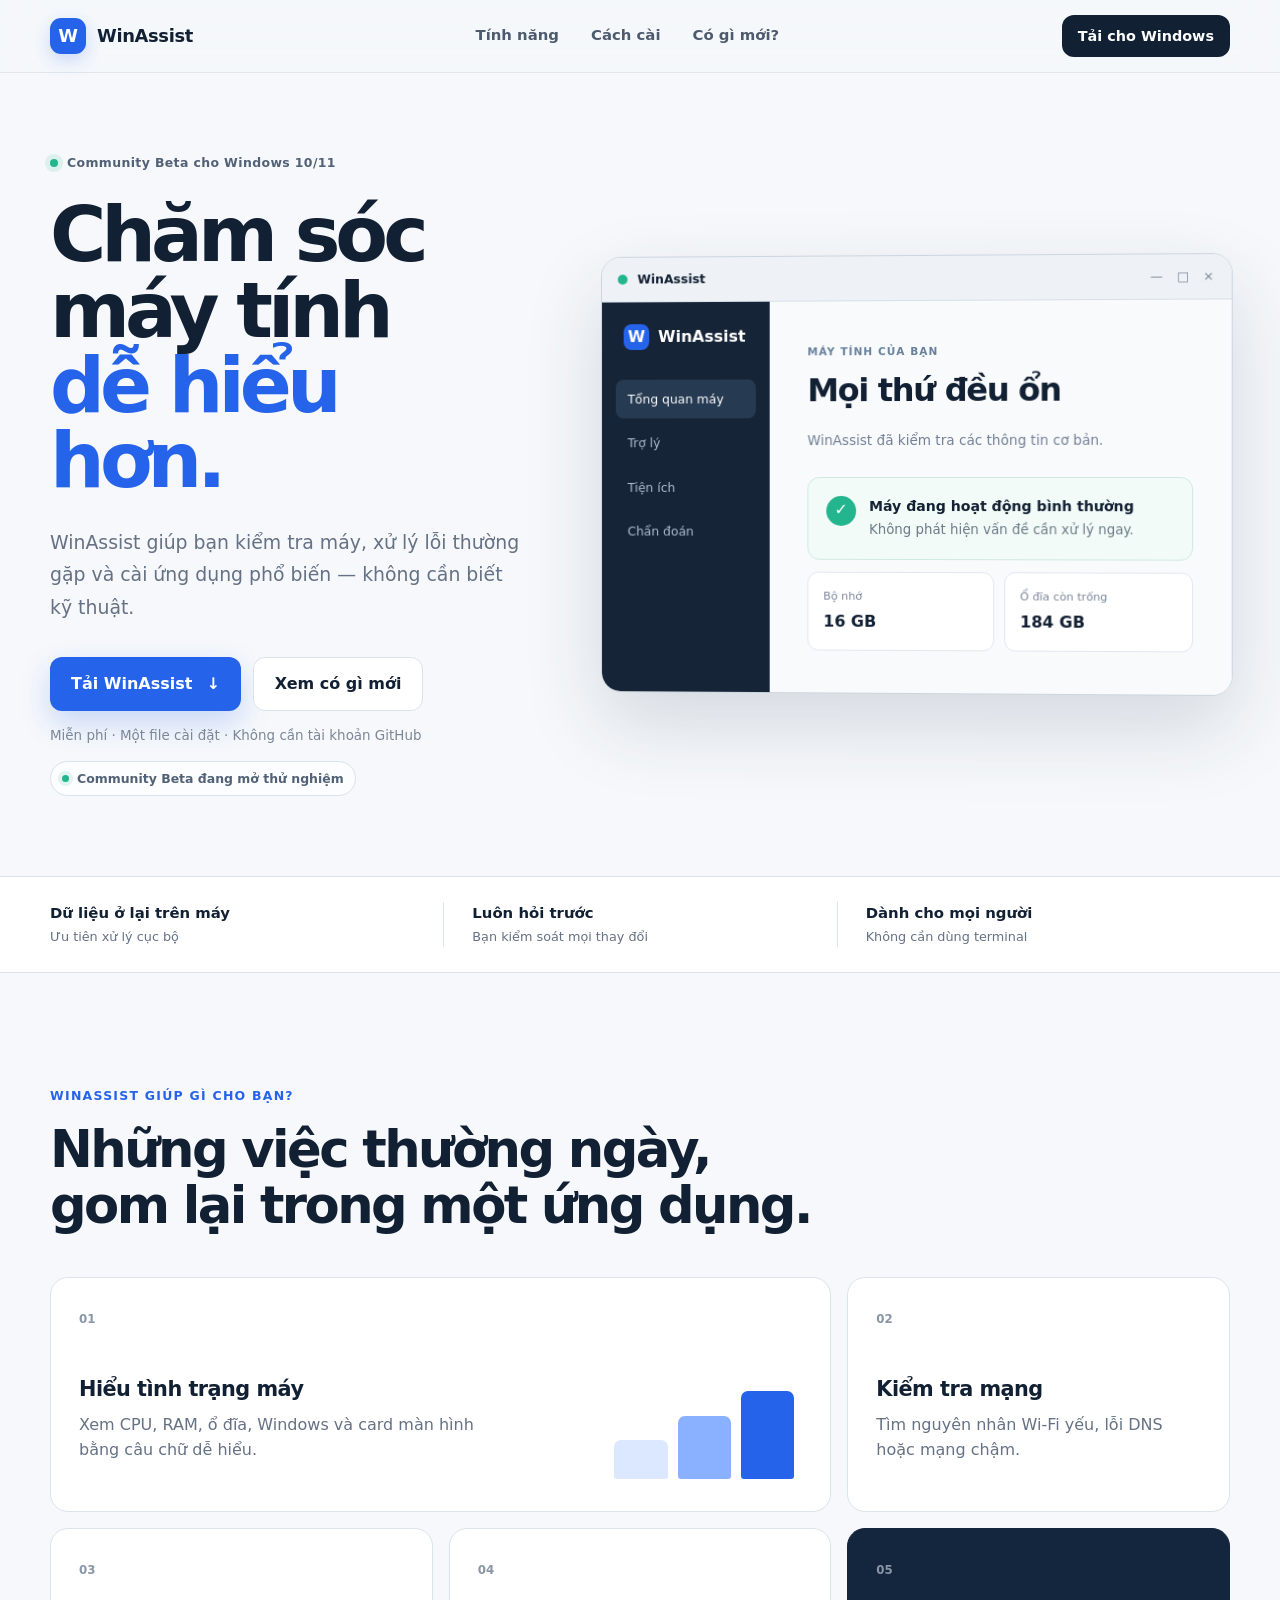
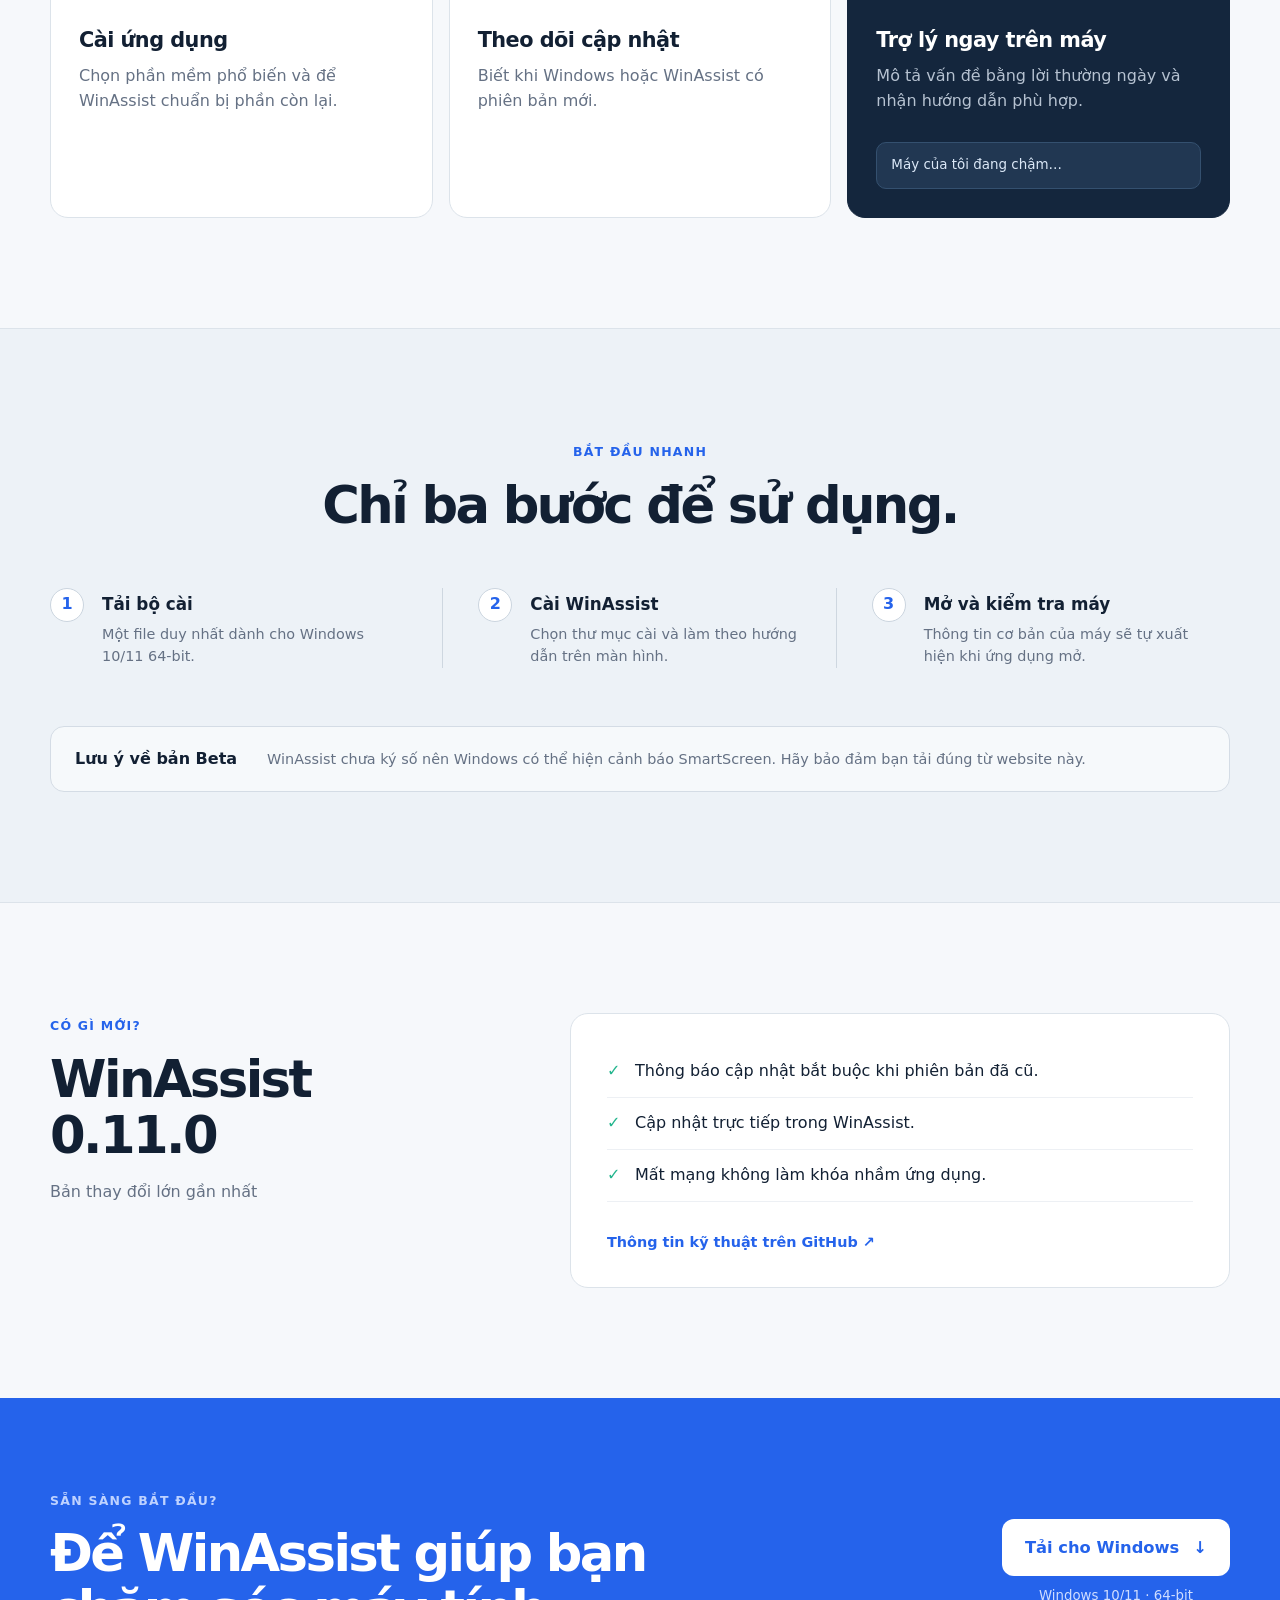
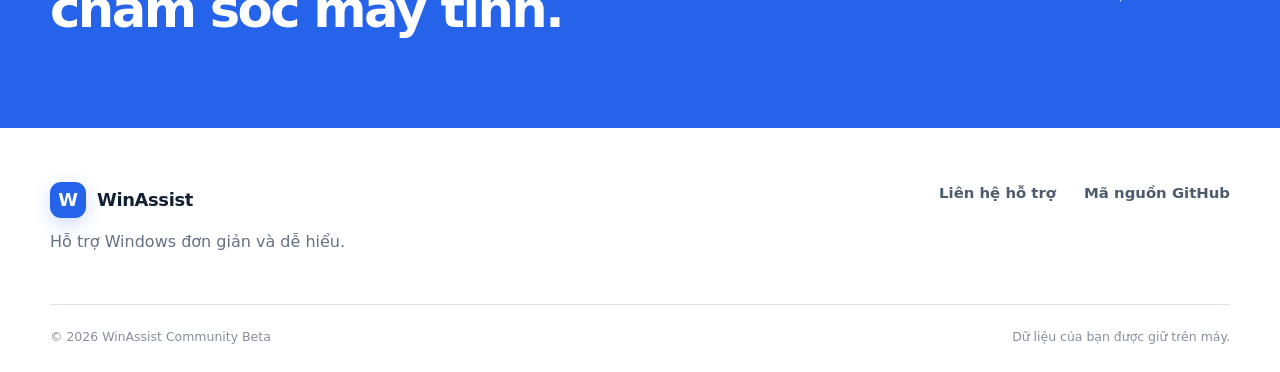
==== public/index.html @ df80762d "feat: require supported WinAssist version" ====
<!doctype html>
<html lang="vi">
<head>
  <meta charset="utf-8">
  <meta name="viewport" content="width=device-width, initial-scale=1">
  <meta name="description" content="WinAssist giúp kiểm tra, chăm sóc và cài ứng dụng cho máy tính Windows theo cách đơn giản, an toàn.">
  <meta name="theme-color" content="#f6f8fb">
  <title>WinAssist — Hỗ trợ Windows đơn giản hơn</title>
  <link rel="stylesheet" href="styles.css?v=0.11.0">
  <script src="app.js?v=20260806-policy" defer></script>
</head>
<body>
  <header class="site-header">
    <div class="shell nav-wrap">
      <a class="brand" href="#top" aria-label="WinAssist - Trang chủ">
        <span class="brand-mark" aria-hidden="true">W</span>
        <span>WinAssist</span>
      </a>
      <nav aria-label="Điều hướng chính">
        <a href="#features">Tính năng</a>
        <a href="#how-it-works">Cách cài</a>
        <a href="#whats-new">Có gì mới?</a>
      </nav>
      <a class="button button-small" href="#download-section">Tải cho Windows</a>
    </div>
  </header>

  <main id="top">
    <section class="hero shell">
      <div class="hero-copy">
        <div class="eyebrow"><span class="status-dot"></span> Community Beta cho Windows 10/11</div>
        <h1>Chăm sóc máy tính<br><span>dễ hiểu hơn.</span></h1>
        <p class="hero-lead">WinAssist giúp bạn kiểm tra máy, xử lý lỗi thường gặp và cài ứng dụng phổ biến — không cần biết kỹ thuật.</p>
        <div class="hero-actions">
          <a id="download" class="button button-primary" href="https://github.com/QuanMinhNguyen199/Windows-AI-Support-Agent/releases/latest/download/WinAssist-Setup.exe">
            <span>Tải WinAssist</span><span aria-hidden="true">↓</span>
          </a>
          <a class="button button-quiet" href="#whats-new">Xem có gì mới</a>
        </div>
        <p class="download-note">Miễn phí · Một file cài đặt · Không cần tài khoản GitHub</p>
        <p id="download-count" class="download-count" aria-live="polite"><span class="count-dot"></span> Community Beta đang mở thử nghiệm</p>
      </div>

      <div class="product-preview" aria-label="Xem trước giao diện WinAssist">
        <div class="window-bar"><span></span><strong>WinAssist</strong><div class="window-actions">—　□　×</div></div>
        <div class="window-body">
          <aside class="preview-nav">
            <div class="preview-brand"><span>W</span> WinAssist</div>
            <div class="preview-item active">Tổng quan máy</div>
            <div class="preview-item">Trợ lý</div>
            <div class="preview-item">Tiện ích</div>
            <div class="preview-item">Chẩn đoán</div>
          </aside>
          <div class="preview-main">
            <div class="preview-kicker">MÁY TÍNH CỦA BẠN</div>
            <h2>Mọi thứ đều ổn</h2>
            <p>WinAssist đã kiểm tra các thông tin cơ bản.</p>
            <div class="health-card"><span class="health-check">✓</span><div><strong>Máy đang hoạt động bình thường</strong><small>Không phát hiện vấn đề cần xử lý ngay.</small></div></div>
            <div class="mini-grid"><div><small>Bộ nhớ</small><strong>16 GB</strong></div><div><small>Ổ đĩa còn trống</small><strong>184 GB</strong></div></div>
          </div>
        </div>
      </div>
    </section>

    <section class="trust-strip">
      <div class="shell trust-grid">
        <div><strong>Dữ liệu ở lại trên máy</strong><span>Ưu tiên xử lý cục bộ</span></div>
        <div><strong>Luôn hỏi trước</strong><span>Bạn kiểm soát mọi thay đổi</span></div>
        <div><strong>Dành cho mọi người</strong><span>Không cần dùng terminal</span></div>
      </div>
    </section>

    <section id="features" class="section shell">
      <div class="section-heading"><span>WINASSIST GIÚP GÌ CHO BẠN?</span><h2>Những việc thường ngày,<br>gom lại trong một ứng dụng.</h2></div>
      <div class="feature-grid">
        <article class="feature feature-large"><span class="feature-number">01</span><h3>Hiểu tình trạng máy</h3><p>Xem CPU, RAM, ổ đĩa, Windows và card màn hình bằng câu chữ dễ hiểu.</p><div class="feature-visual bars"><i></i><i></i><i></i></div></article>
        <article class="feature"><span class="feature-number">02</span><h3>Kiểm tra mạng</h3><p>Tìm nguyên nhân Wi-Fi yếu, lỗi DNS hoặc mạng chậm.</p></article>
        <article class="feature"><span class="feature-number">03</span><h3>Cài ứng dụng</h3><p>Chọn phần mềm phổ biến và để WinAssist chuẩn bị phần còn lại.</p></article>
        <article class="feature"><span class="feature-number">04</span><h3>Theo dõi cập nhật</h3><p>Biết khi Windows hoặc WinAssist có phiên bản mới.</p></article>
        <article class="feature feature-dark"><span class="feature-number">05</span><h3>Trợ lý ngay trên máy</h3><p>Mô tả vấn đề bằng lời thường ngày và nhận hướng dẫn phù hợp.</p><span class="chat-line">Máy của tôi đang chậm…</span></article>
      </div>
    </section>

    <section id="how-it-works" class="section soft-section">
      <div class="shell">
        <div class="section-heading centered"><span>BẮT ĐẦU NHANH</span><h2>Chỉ ba bước để sử dụng.</h2></div>
        <ol class="steps">
          <li><span>1</span><div><h3>Tải bộ cài</h3><p>Một file duy nhất dành cho Windows 10/11 64-bit.</p></div></li>
          <li><span>2</span><div><h3>Cài WinAssist</h3><p>Chọn thư mục cài và làm theo hướng dẫn trên màn hình.</p></div></li>
          <li><span>3</span><div><h3>Mở và kiểm tra máy</h3><p>Thông tin cơ bản của máy sẽ tự xuất hiện khi ứng dụng mở.</p></div></li>
        </ol>
        <div class="beta-note"><strong>Lưu ý về bản Beta</strong><p>WinAssist chưa ký số nên Windows có thể hiện cảnh báo SmartScreen. Hãy bảo đảm bạn tải đúng từ website này.</p></div>
      </div>
    </section>

    <section id="whats-new" class="section shell release-section">
      <div class="release-copy">
        <span class="section-label">CÓ GÌ MỚI?</span>
        <h2 id="release-title">WinAssist 0.11.0</h2>
        <p id="release-date" class="release-date">Bản thay đổi lớn gần nhất</p>
      </div>
      <div class="release-card">
        <ul>
          <li>Thông báo cập nhật bắt buộc khi phiên bản đã cũ.</li>
          <li>Cập nhật trực tiếp trong WinAssist.</li>
          <li>Mất mạng không làm khóa nhầm ứng dụng.</li>
        </ul>
        <a class="text-link" href="https://github.com/QuanMinhNguyen199/Windows-AI-Support-Agent/releases/latest">Thông tin kỹ thuật trên GitHub <span>↗</span></a>
      </div>
    </section>

    <section id="download-section" class="download-section">
      <div class="shell download-inner">
        <div><span class="section-label">SẴN SÀNG BẮT ĐẦU?</span><h2>Để WinAssist giúp bạn<br>chăm sóc máy tính.</h2></div>
        <div class="download-action"><a class="button button-light" href="https://github.com/QuanMinhNguyen199/Windows-AI-Support-Agent/releases/latest/download/WinAssist-Setup.exe">Tải cho Windows <span>↓</span></a><small>Windows 10/11 · 64-bit</small></div>
      </div>
    </section>
  </main>

  <footer>
    <div class="shell footer-grid">
      <div><a class="brand footer-brand" href="#top"><span class="brand-mark">W</span><span>WinAssist</span></a><p>Hỗ trợ Windows đơn giản và dễ hiểu.</p></div>
      <div class="footer-links"><a href="mailto:minhquanpro65@gmail.com">Liên hệ hỗ trợ</a><a href="https://github.com/QuanMinhNguyen199/Windows-AI-Support-Agent">Mã nguồn GitHub</a></div>
    </div>
    <div class="shell footer-bottom"><span>© 2026 WinAssist Community Beta</span><span>Dữ liệu của bạn được giữ trên máy.</span></div>
  </footer>
</body>
</html>
---- public/styles.css ----
:root{--ink:#122033;--muted:#657184;--line:#dce3ea;--paper:#f6f8fb;--white:#fff;--blue:#2563eb;--blue-dark:#174bb8;--navy:#14263d;--mint:#23b58d;font-family:"Segoe UI Variable","Segoe UI",system-ui,sans-serif;color:var(--ink);background:var(--paper);font-synthesis:none}*{box-sizing:border-box}html{scroll-behavior:smooth}body{margin:0;background:var(--paper);line-height:1.55}a{color:inherit}.shell{width:min(1180px,calc(100% - 48px));margin-inline:auto}.site-header{position:sticky;top:0;z-index:20;background:rgba(246,248,251,.9);border-bottom:1px solid rgba(220,227,234,.8);backdrop-filter:blur(16px)}.nav-wrap{height:72px;display:flex;align-items:center;justify-content:space-between}.brand{display:inline-flex;align-items:center;gap:11px;text-decoration:none;font-size:1.12rem;font-weight:760;letter-spacing:-.02em}.brand-mark{display:grid;place-items:center;width:36px;height:36px;border-radius:11px;background:var(--blue);color:#fff;font-weight:850;box-shadow:0 6px 18px rgba(37,99,235,.22)}nav{display:flex;gap:32px}nav a,.footer-links a{text-decoration:none;color:#4d5b6e;font-size:.93rem;font-weight:600}nav a:hover,.footer-links a:hover{color:var(--blue)}.button{display:inline-flex;align-items:center;justify-content:center;gap:14px;border:0;border-radius:12px;padding:14px 21px;text-decoration:none;font-weight:720;transition:transform .18s ease,box-shadow .18s ease,background .18s ease}.button:hover{transform:translateY(-2px)}.button-small{padding:10px 16px;background:var(--ink);color:#fff;font-size:.9rem}.hero{display:grid;grid-template-columns:.86fr 1.14fr;align-items:center;gap:72px;min-height:700px;padding-block:80px}.eyebrow,.section-heading>span,.section-label{font-size:.78rem;font-weight:780;letter-spacing:.1em;color:var(--blue)}.eyebrow{display:flex;align-items:center;gap:9px;letter-spacing:.03em;color:#526176}.status-dot{width:8px;height:8px;border-radius:50%;background:var(--mint);box-shadow:0 0 0 5px rgba(35,181,141,.12)}h1{font-size:clamp(3.2rem,6vw,5.4rem);line-height:.98;letter-spacing:-.065em;margin:25px 0 28px}h1 span{color:var(--blue)}.hero-lead{max-width:570px;font-size:1.18rem;color:var(--muted);line-height:1.7}.hero-actions{display:flex;gap:12px;flex-wrap:wrap;margin-top:34px}.button-primary{background:var(--blue);color:#fff;box-shadow:0 12px 30px rgba(37,99,235,.22)}.button-primary:hover{background:var(--blue-dark)}.button-quiet{background:var(--white);border:1px solid var(--line)}.download-note{font-size:.84rem;color:#7b8797;margin-top:15px}.product-preview{border:1px solid #cbd5df;border-radius:20px;background:#fff;box-shadow:0 32px 80px rgba(35,55,80,.16);overflow:hidden;transform:perspective(1200px) rotateY(-2deg)}.window-bar{height:45px;display:flex;align-items:center;padding:0 16px;background:#eef2f6;border-bottom:1px solid #d7dfe8;font-size:.78rem}.window-bar>span{width:10px;height:10px;border-radius:50%;background:#23b58d;margin-right:10px}.window-bar strong{font-weight:650}.window-actions{margin-left:auto;color:#778398;letter-spacing:.08em}.window-body{display:grid;grid-template-columns:170px 1fr;min-height:380px;background:#f9fafc}.preview-nav{padding:22px 14px;background:#162437;color:#aebdd0}.preview-brand{display:flex;align-items:center;gap:9px;color:#fff;font-weight:730;margin:0 8px 30px}.preview-brand span{display:grid;place-items:center;width:26px;height:26px;border-radius:8px;background:var(--blue)}.preview-item{padding:10px 12px;margin:5px 0;border-radius:8px;font-size:.78rem}.preview-item.active{background:#263a52;color:#fff}.preview-main{padding:42px 38px}.preview-kicker{font-size:.66rem;color:#67809c;font-weight:800;letter-spacing:.1em}.preview-main h2{font-size:2rem;letter-spacing:-.04em;margin:7px 0 4px}.preview-main>p{color:#718096;font-size:.85rem}.health-card{display:flex;gap:13px;padding:18px;margin-top:26px;border:1px solid #cfe9df;border-radius:12px;background:#f3fbf8}.health-check{display:grid;place-items:center;width:30px;height:30px;flex:0 0 auto;border-radius:50%;background:var(--mint);color:#fff;font-weight:800}.health-card strong,.health-card small{display:block}.health-card strong{font-size:.88rem}.health-card small{color:#6a7a87;margin-top:3px}.mini-grid{display:grid;grid-template-columns:1fr 1fr;gap:10px;margin-top:12px}.mini-grid div{padding:15px;border:1px solid #e2e7ed;border-radius:11px;background:#fff}.mini-grid small,.mini-grid strong{display:block}.mini-grid small{font-size:.7rem;color:#788598}.mini-grid strong{margin-top:5px}.trust-strip{background:#fff;border-block:1px solid var(--line)}.trust-grid{display:grid;grid-template-columns:repeat(3,1fr);padding-block:25px}.trust-grid div{padding-left:28px;border-left:1px solid var(--line)}.trust-grid div:first-child{padding-left:0;border:0}.trust-grid strong,.trust-grid span{display:block}.trust-grid strong{font-size:.93rem}.trust-grid span{font-size:.8rem;color:var(--muted);margin-top:2px}.section{padding-block:110px}.section-heading h2,.release-copy h2,.download-inner h2{font-size:clamp(2.2rem,4vw,3.7rem);line-height:1.1;letter-spacing:-.05em;margin:13px 0 44px}.feature-grid{display:grid;grid-template-columns:repeat(3,1fr);gap:16px}.feature{min-height:235px;padding:28px;border:1px solid var(--line);border-radius:18px;background:#fff;position:relative;overflow:hidden}.feature-large{grid-column:span 2}.feature-number{font-size:.74rem;color:#8a96a6;font-weight:750}.feature h3{font-size:1.3rem;margin:42px 0 8px;letter-spacing:-.025em}.feature p{color:var(--muted);max-width:440px;margin:0}.feature-dark{background:var(--navy);color:#fff;border-color:var(--navy)}.feature-dark p{color:#b6c2d1}.bars{position:absolute;right:36px;bottom:32px;width:180px;display:flex;align-items:end;gap:10px;height:88px}.bars i{display:block;flex:1;border-radius:7px 7px 3px 3px;background:#dbe8ff}.bars i:nth-child(1){height:45%}.bars i:nth-child(2){height:72%;background:#8ab1ff}.bars i:nth-child(3){height:100%;background:var(--blue)}.chat-line{display:block;margin-top:28px;padding:12px 14px;background:#213752;border:1px solid #34506f;border-radius:10px;color:#dbe8f7;font-size:.84rem}.soft-section{background:#edf2f7;border-block:1px solid var(--line)}.centered{text-align:center}.centered h2{margin-bottom:55px}.steps{display:grid;grid-template-columns:repeat(3,1fr);padding:0;margin:0;list-style:none}.steps li{display:flex;gap:18px;padding:0 35px;border-right:1px solid #ced7e0}.steps li:first-child{padding-left:0}.steps li:last-child{border:0}.steps li>span{display:grid;place-items:center;width:34px;height:34px;flex:0 0 auto;border-radius:50%;background:#fff;border:1px solid #cbd5df;color:var(--blue);font-weight:800}.steps h3{margin:3px 0 6px;font-size:1.05rem}.steps p{color:var(--muted);margin:0;font-size:.9rem}.beta-note{display:flex;gap:30px;align-items:center;margin-top:58px;padding:20px 24px;border:1px solid #d4dce5;border-radius:14px;background:rgba(255,255,255,.55)}.beta-note strong{white-space:nowrap}.beta-note p{margin:0;color:var(--muted);font-size:.9rem}.release-section{display:grid;grid-template-columns:.8fr 1.2fr;gap:80px;align-items:start}.release-copy h2{margin-bottom:12px}.release-date{color:var(--muted)}.release-card{padding:32px 36px;border:1px solid var(--line);border-radius:18px;background:#fff}.release-card ul{list-style:none;padding:0;margin:0 0 28px}.release-card li{position:relative;padding:13px 0 13px 28px;border-bottom:1px solid #edf0f4}.release-card li:before{content:"✓";position:absolute;left:0;color:var(--mint);font-weight:800}.text-link{color:var(--blue);font-weight:700;text-decoration:none;font-size:.9rem}.download-section{background:var(--blue);color:#fff}.download-inner{min-height:330px;display:flex;justify-content:space-between;align-items:center}.download-inner .section-label{color:#bed2ff}.download-inner h2{margin:12px 0 0}.download-action{display:flex;flex-direction:column;align-items:center;gap:10px}.button-light{background:#fff;color:var(--blue);font-size:1.02rem;padding:16px 23px}.download-action small{color:#cfddff}footer{padding:54px 0 25px;background:#fff}.footer-grid{display:flex;justify-content:space-between}.footer-brand{margin-bottom:12px}.footer-grid p{color:var(--muted);margin:0}.footer-links{display:flex;gap:28px;align-items:start}.footer-bottom{display:flex;justify-content:space-between;margin-top:50px;padding-top:22px;border-top:1px solid var(--line);font-size:.78rem;color:#8490a0}@media(max-width:900px){nav{display:none}.hero{grid-template-columns:1fr;min-height:auto;gap:55px}.hero-copy{text-align:center}.eyebrow,.hero-actions{justify-content:center}.hero-lead{margin-inline:auto}.product-preview{transform:none}.feature-grid{grid-template-columns:1fr 1fr}.feature-large{grid-column:span 2}.release-section{grid-template-columns:1fr;gap:20px}.steps{grid-template-columns:1fr;gap:26px}.steps li,.steps li:first-child{padding:0;border:0}.download-inner{padding-block:65px;gap:35px}}@media(max-width:620px){.shell{width:min(100% - 28px,1180px)}.nav-wrap{height:64px}.nav-wrap>.button{display:none}.hero{padding-block:55px}.hero h1{font-size:3.35rem}.window-body{grid-template-columns:1fr}.preview-nav{display:none}.preview-main{padding:30px 22px}.trust-grid{grid-template-columns:1fr;gap:18px}.trust-grid div,.trust-grid div:first-child{padding:0;border:0}.section{padding-block:78px}.section-heading h2{font-size:2.35rem}.feature-grid{grid-template-columns:1fr}.feature-large{grid-column:auto}.bars{opacity:.55}.beta-note{align-items:flex-start;flex-direction:column;gap:7px}.release-card{padding:24px}.download-inner{display:block;text-align:center}.download-action{margin-top:30px}.footer-grid,.footer-bottom{flex-direction:column;gap:24px}.footer-links{flex-direction:column;gap:10px}.product-preview{border-radius:14px}}
@media(prefers-reduced-motion:reduce){html{scroll-behavior:auto}.button{transition:none}}
.download-count{display:flex;align-items:center;gap:8px;width:max-content;margin:12px 0 0;padding:7px 11px;border:1px solid #d8e2ee;border-radius:999px;background:rgba(255,255,255,.72);color:#526176;font-size:.78rem;font-weight:650}.count-dot{width:7px;height:7px;border-radius:50%;background:var(--mint);box-shadow:0 0 0 4px rgba(35,181,141,.12)}
@media(max-width:900px){.download-count{margin-inline:auto}}
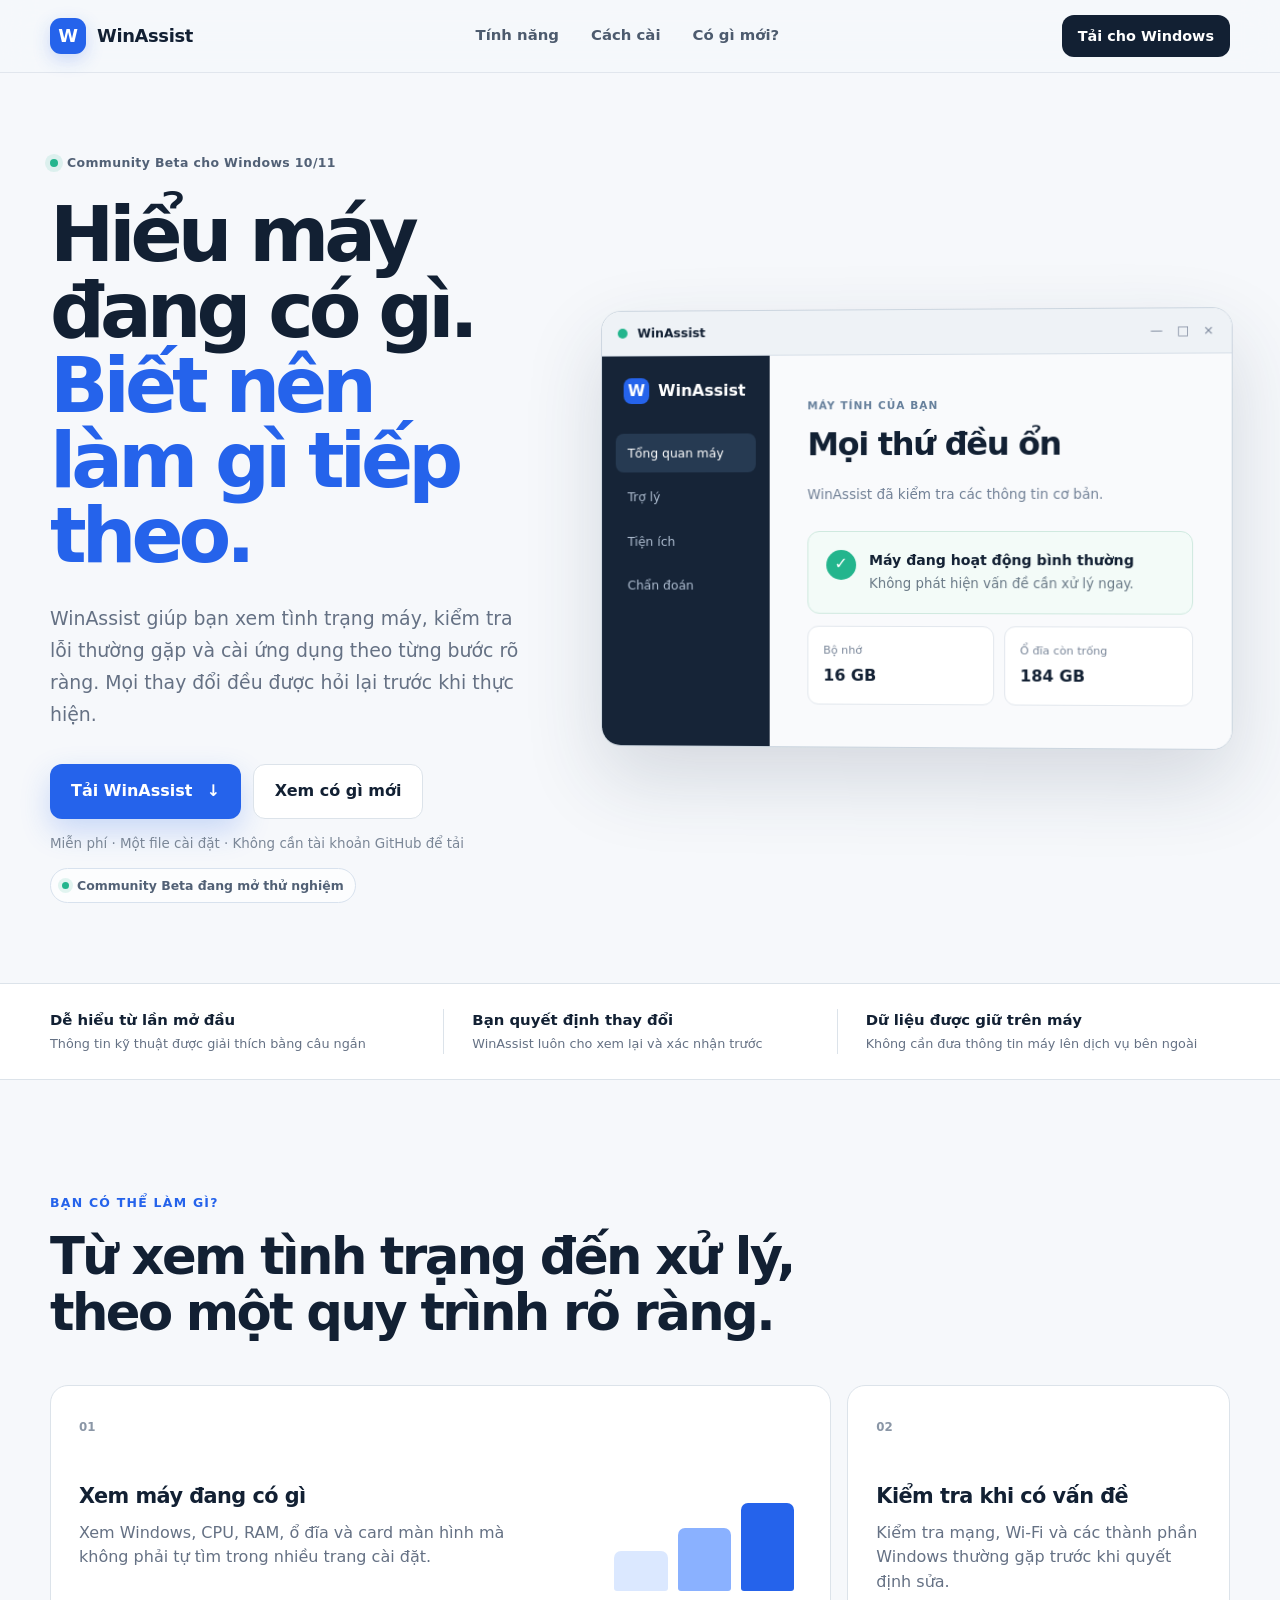
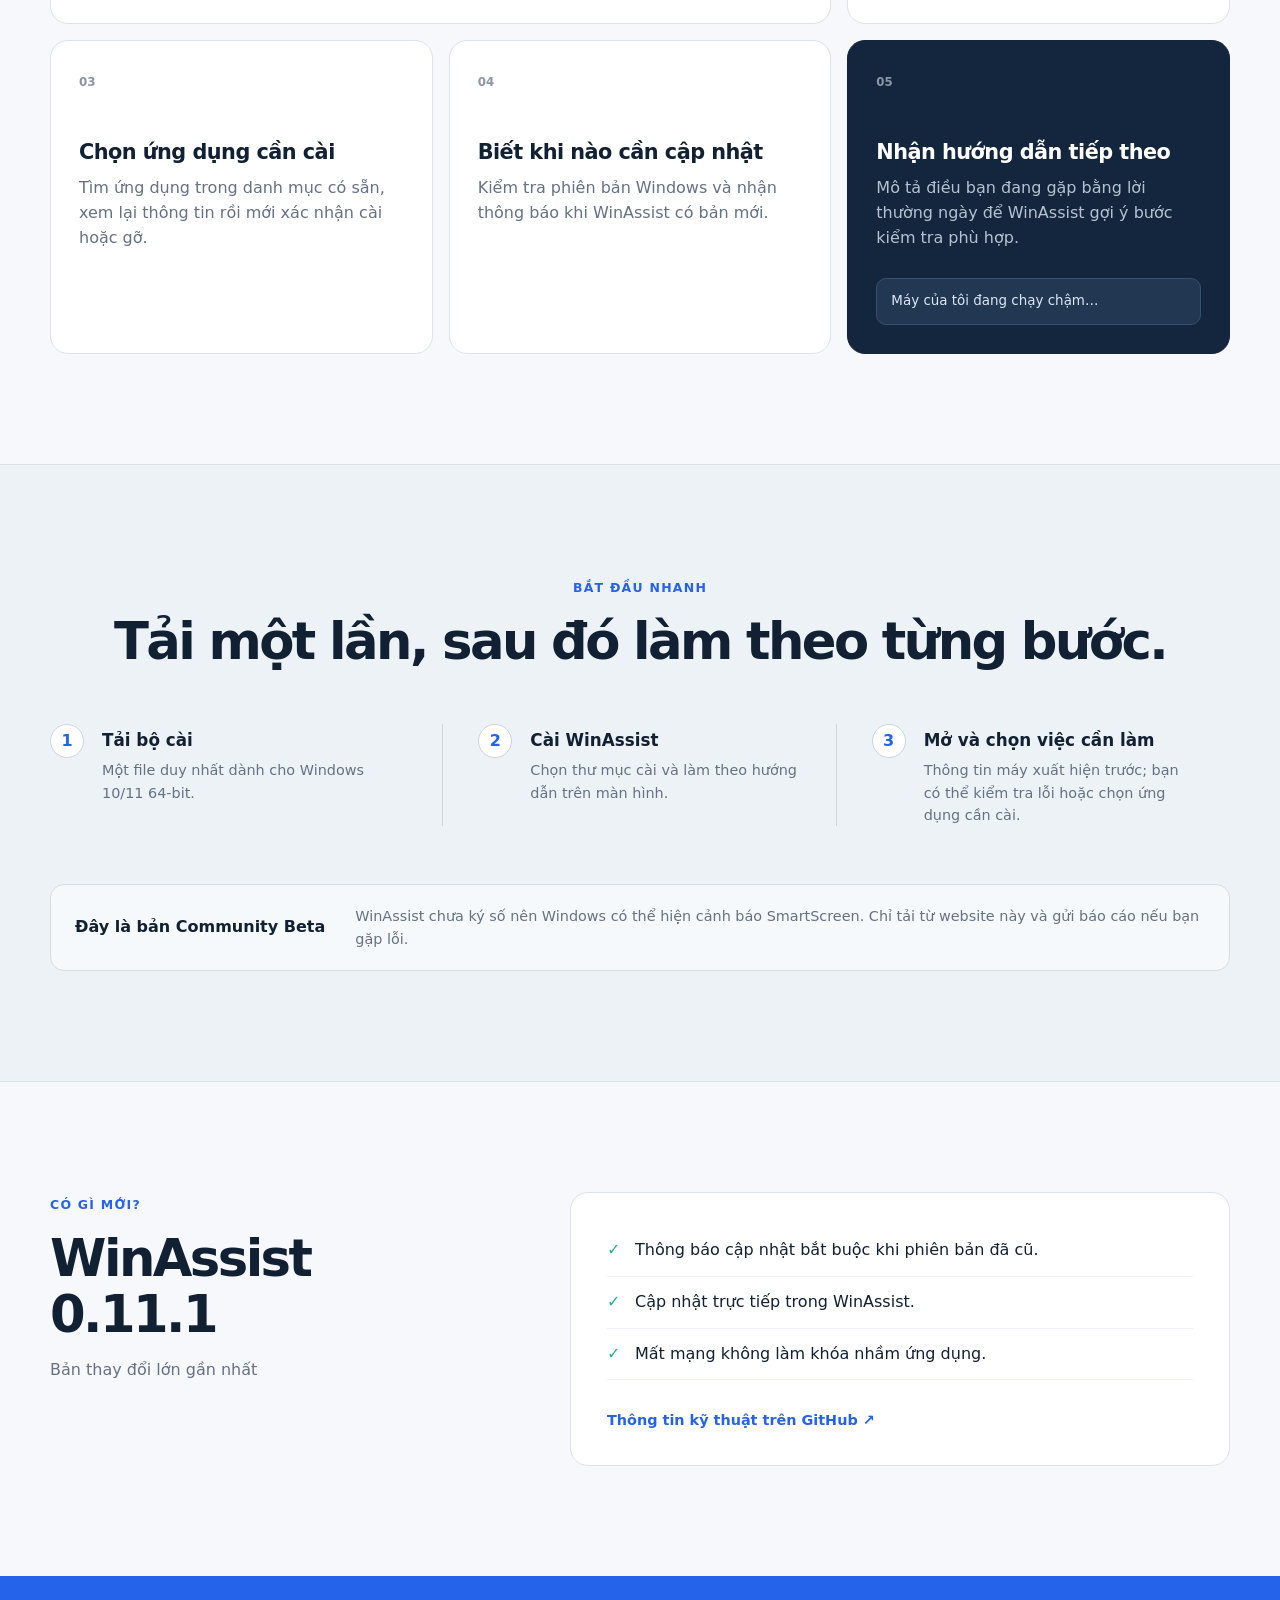
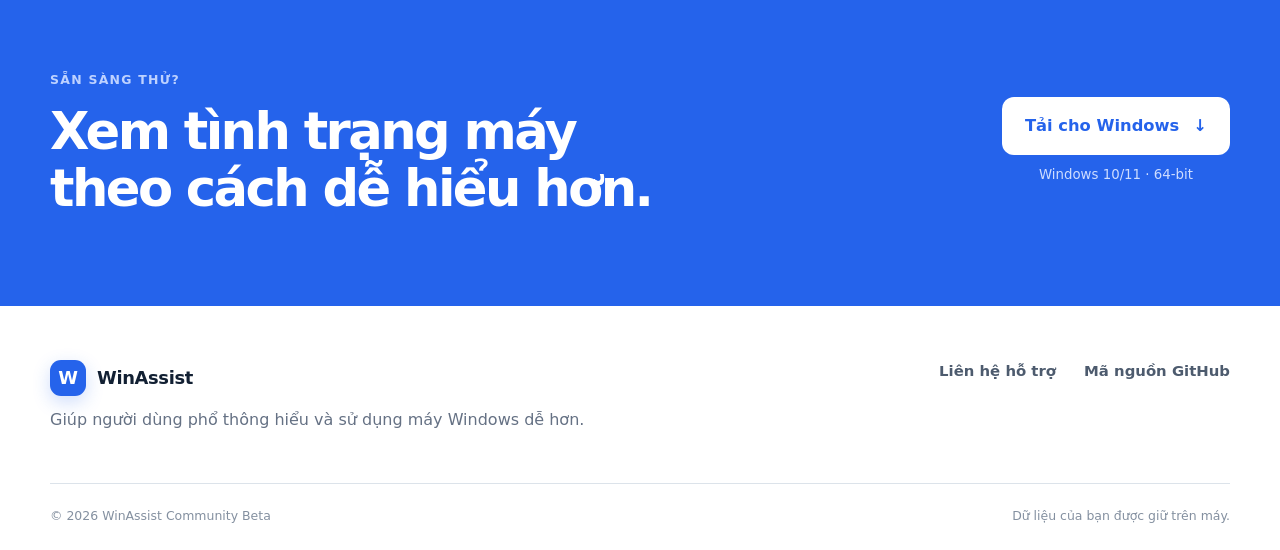
==== commit 911f7648: "release: WinAssist 0.11.1" ====
--- a/public/index.html
+++ b/public/index.html
@@ -3,10 +3,10 @@
 <head>
   <meta charset="utf-8">
   <meta name="viewport" content="width=device-width, initial-scale=1">
-  <meta name="description" content="WinAssist giúp kiểm tra, chăm sóc và cài ứng dụng cho máy tính Windows theo cách đơn giản, an toàn.">
+  <meta name="description" content="WinAssist giúp người dùng phổ thông xem tình trạng máy, kiểm tra lỗi thường gặp và cài ứng dụng Windows theo từng bước dễ hiểu.">
   <meta name="theme-color" content="#f6f8fb">
-  <title>WinAssist — Hỗ trợ Windows đơn giản hơn</title>
-  <link rel="stylesheet" href="styles.css?v=0.11.0">
+  <title>WinAssist — Hiểu và sử dụng máy Windows dễ hơn</title>
+  <link rel="stylesheet" href="styles.css?v=logical-copy">
   <script src="app.js?v=20260806-policy" defer></script>
 </head>
 <body>
@@ -29,15 +29,15 @@
     <section class="hero shell">
       <div class="hero-copy">
         <div class="eyebrow"><span class="status-dot"></span> Community Beta cho Windows 10/11</div>
-        <h1>Chăm sóc máy tính<br><span>dễ hiểu hơn.</span></h1>
-        <p class="hero-lead">WinAssist giúp bạn kiểm tra máy, xử lý lỗi thường gặp và cài ứng dụng phổ biến — không cần biết kỹ thuật.</p>
+        <h1>Hiểu máy đang có gì.<br><span>Biết nên làm gì tiếp theo.</span></h1>
+        <p class="hero-lead">WinAssist giúp bạn xem tình trạng máy, kiểm tra lỗi thường gặp và cài ứng dụng theo từng bước rõ ràng. Mọi thay đổi đều được hỏi lại trước khi thực hiện.</p>
         <div class="hero-actions">
           <a id="download" class="button button-primary" href="https://github.com/QuanMinhNguyen199/Windows-AI-Support-Agent/releases/latest/download/WinAssist-Setup.exe">
             <span>Tải WinAssist</span><span aria-hidden="true">↓</span>
           </a>
           <a class="button button-quiet" href="#whats-new">Xem có gì mới</a>
         </div>
-        <p class="download-note">Miễn phí · Một file cài đặt · Không cần tài khoản GitHub</p>
+        <p class="download-note">Miễn phí · Một file cài đặt · Không cần tài khoản GitHub để tải</p>
         <p id="download-count" class="download-count" aria-live="polite"><span class="count-dot"></span> Community Beta đang mở thử nghiệm</p>
       </div>
 
@@ -64,39 +64,39 @@
 
     <section class="trust-strip">
       <div class="shell trust-grid">
-        <div><strong>Dữ liệu ở lại trên máy</strong><span>Ưu tiên xử lý cục bộ</span></div>
-        <div><strong>Luôn hỏi trước</strong><span>Bạn kiểm soát mọi thay đổi</span></div>
-        <div><strong>Dành cho mọi người</strong><span>Không cần dùng terminal</span></div>
+        <div><strong>Dễ hiểu từ lần mở đầu</strong><span>Thông tin kỹ thuật được giải thích bằng câu ngắn</span></div>
+        <div><strong>Bạn quyết định thay đổi</strong><span>WinAssist luôn cho xem lại và xác nhận trước</span></div>
+        <div><strong>Dữ liệu được giữ trên máy</strong><span>Không cần đưa thông tin máy lên dịch vụ bên ngoài</span></div>
       </div>
     </section>
 
     <section id="features" class="section shell">
-      <div class="section-heading"><span>WINASSIST GIÚP GÌ CHO BẠN?</span><h2>Những việc thường ngày,<br>gom lại trong một ứng dụng.</h2></div>
+      <div class="section-heading"><span>BẠN CÓ THỂ LÀM GÌ?</span><h2>Từ xem tình trạng đến xử lý,<br>theo một quy trình rõ ràng.</h2></div>
       <div class="feature-grid">
-        <article class="feature feature-large"><span class="feature-number">01</span><h3>Hiểu tình trạng máy</h3><p>Xem CPU, RAM, ổ đĩa, Windows và card màn hình bằng câu chữ dễ hiểu.</p><div class="feature-visual bars"><i></i><i></i><i></i></div></article>
-        <article class="feature"><span class="feature-number">02</span><h3>Kiểm tra mạng</h3><p>Tìm nguyên nhân Wi-Fi yếu, lỗi DNS hoặc mạng chậm.</p></article>
-        <article class="feature"><span class="feature-number">03</span><h3>Cài ứng dụng</h3><p>Chọn phần mềm phổ biến và để WinAssist chuẩn bị phần còn lại.</p></article>
-        <article class="feature"><span class="feature-number">04</span><h3>Theo dõi cập nhật</h3><p>Biết khi Windows hoặc WinAssist có phiên bản mới.</p></article>
-        <article class="feature feature-dark"><span class="feature-number">05</span><h3>Trợ lý ngay trên máy</h3><p>Mô tả vấn đề bằng lời thường ngày và nhận hướng dẫn phù hợp.</p><span class="chat-line">Máy của tôi đang chậm…</span></article>
+        <article class="feature feature-large"><span class="feature-number">01</span><h3>Xem máy đang có gì</h3><p>Xem Windows, CPU, RAM, ổ đĩa và card màn hình mà không phải tự tìm trong nhiều trang cài đặt.</p><div class="feature-visual bars"><i></i><i></i><i></i></div></article>
+        <article class="feature"><span class="feature-number">02</span><h3>Kiểm tra khi có vấn đề</h3><p>Kiểm tra mạng, Wi-Fi và các thành phần Windows thường gặp trước khi quyết định sửa.</p></article>
+        <article class="feature"><span class="feature-number">03</span><h3>Chọn ứng dụng cần cài</h3><p>Tìm ứng dụng trong danh mục có sẵn, xem lại thông tin rồi mới xác nhận cài hoặc gỡ.</p></article>
+        <article class="feature"><span class="feature-number">04</span><h3>Biết khi nào cần cập nhật</h3><p>Kiểm tra phiên bản Windows và nhận thông báo khi WinAssist có bản mới.</p></article>
+        <article class="feature feature-dark"><span class="feature-number">05</span><h3>Nhận hướng dẫn tiếp theo</h3><p>Mô tả điều bạn đang gặp bằng lời thường ngày để WinAssist gợi ý bước kiểm tra phù hợp.</p><span class="chat-line">Máy của tôi đang chạy chậm…</span></article>
       </div>
     </section>
 
     <section id="how-it-works" class="section soft-section">
       <div class="shell">
-        <div class="section-heading centered"><span>BẮT ĐẦU NHANH</span><h2>Chỉ ba bước để sử dụng.</h2></div>
+        <div class="section-heading centered"><span>BẮT ĐẦU NHANH</span><h2>Tải một lần, sau đó làm theo từng bước.</h2></div>
         <ol class="steps">
           <li><span>1</span><div><h3>Tải bộ cài</h3><p>Một file duy nhất dành cho Windows 10/11 64-bit.</p></div></li>
           <li><span>2</span><div><h3>Cài WinAssist</h3><p>Chọn thư mục cài và làm theo hướng dẫn trên màn hình.</p></div></li>
-          <li><span>3</span><div><h3>Mở và kiểm tra máy</h3><p>Thông tin cơ bản của máy sẽ tự xuất hiện khi ứng dụng mở.</p></div></li>
+          <li><span>3</span><div><h3>Mở và chọn việc cần làm</h3><p>Thông tin máy xuất hiện trước; bạn có thể kiểm tra lỗi hoặc chọn ứng dụng cần cài.</p></div></li>
         </ol>
-        <div class="beta-note"><strong>Lưu ý về bản Beta</strong><p>WinAssist chưa ký số nên Windows có thể hiện cảnh báo SmartScreen. Hãy bảo đảm bạn tải đúng từ website này.</p></div>
+        <div class="beta-note"><strong>Đây là bản Community Beta</strong><p>WinAssist chưa ký số nên Windows có thể hiện cảnh báo SmartScreen. Chỉ tải từ website này và gửi báo cáo nếu bạn gặp lỗi.</p></div>
       </div>
     </section>
 
     <section id="whats-new" class="section shell release-section">
       <div class="release-copy">
         <span class="section-label">CÓ GÌ MỚI?</span>
-        <h2 id="release-title">WinAssist 0.11.0</h2>
+        <h2 id="release-title">WinAssist 0.11.1</h2>
         <p id="release-date" class="release-date">Bản thay đổi lớn gần nhất</p>
       </div>
       <div class="release-card">
@@ -111,7 +111,7 @@
 
     <section id="download-section" class="download-section">
       <div class="shell download-inner">
-        <div><span class="section-label">SẴN SÀNG BẮT ĐẦU?</span><h2>Để WinAssist giúp bạn<br>chăm sóc máy tính.</h2></div>
+        <div><span class="section-label">SẴN SÀNG THỬ?</span><h2>Xem tình trạng máy<br>theo cách dễ hiểu hơn.</h2></div>
         <div class="download-action"><a class="button button-light" href="https://github.com/QuanMinhNguyen199/Windows-AI-Support-Agent/releases/latest/download/WinAssist-Setup.exe">Tải cho Windows <span>↓</span></a><small>Windows 10/11 · 64-bit</small></div>
       </div>
     </section>
@@ -119,7 +119,7 @@
 
   <footer>
     <div class="shell footer-grid">
-      <div><a class="brand footer-brand" href="#top"><span class="brand-mark">W</span><span>WinAssist</span></a><p>Hỗ trợ Windows đơn giản và dễ hiểu.</p></div>
+      <div><a class="brand footer-brand" href="#top"><span class="brand-mark">W</span><span>WinAssist</span></a><p>Giúp người dùng phổ thông hiểu và sử dụng máy Windows dễ hơn.</p></div>
       <div class="footer-links"><a href="mailto:minhquanpro65@gmail.com">Liên hệ hỗ trợ</a><a href="https://github.com/QuanMinhNguyen199/Windows-AI-Support-Agent">Mã nguồn GitHub</a></div>
     </div>
     <div class="shell footer-bottom"><span>© 2026 WinAssist Community Beta</span><span>Dữ liệu của bạn được giữ trên máy.</span></div>
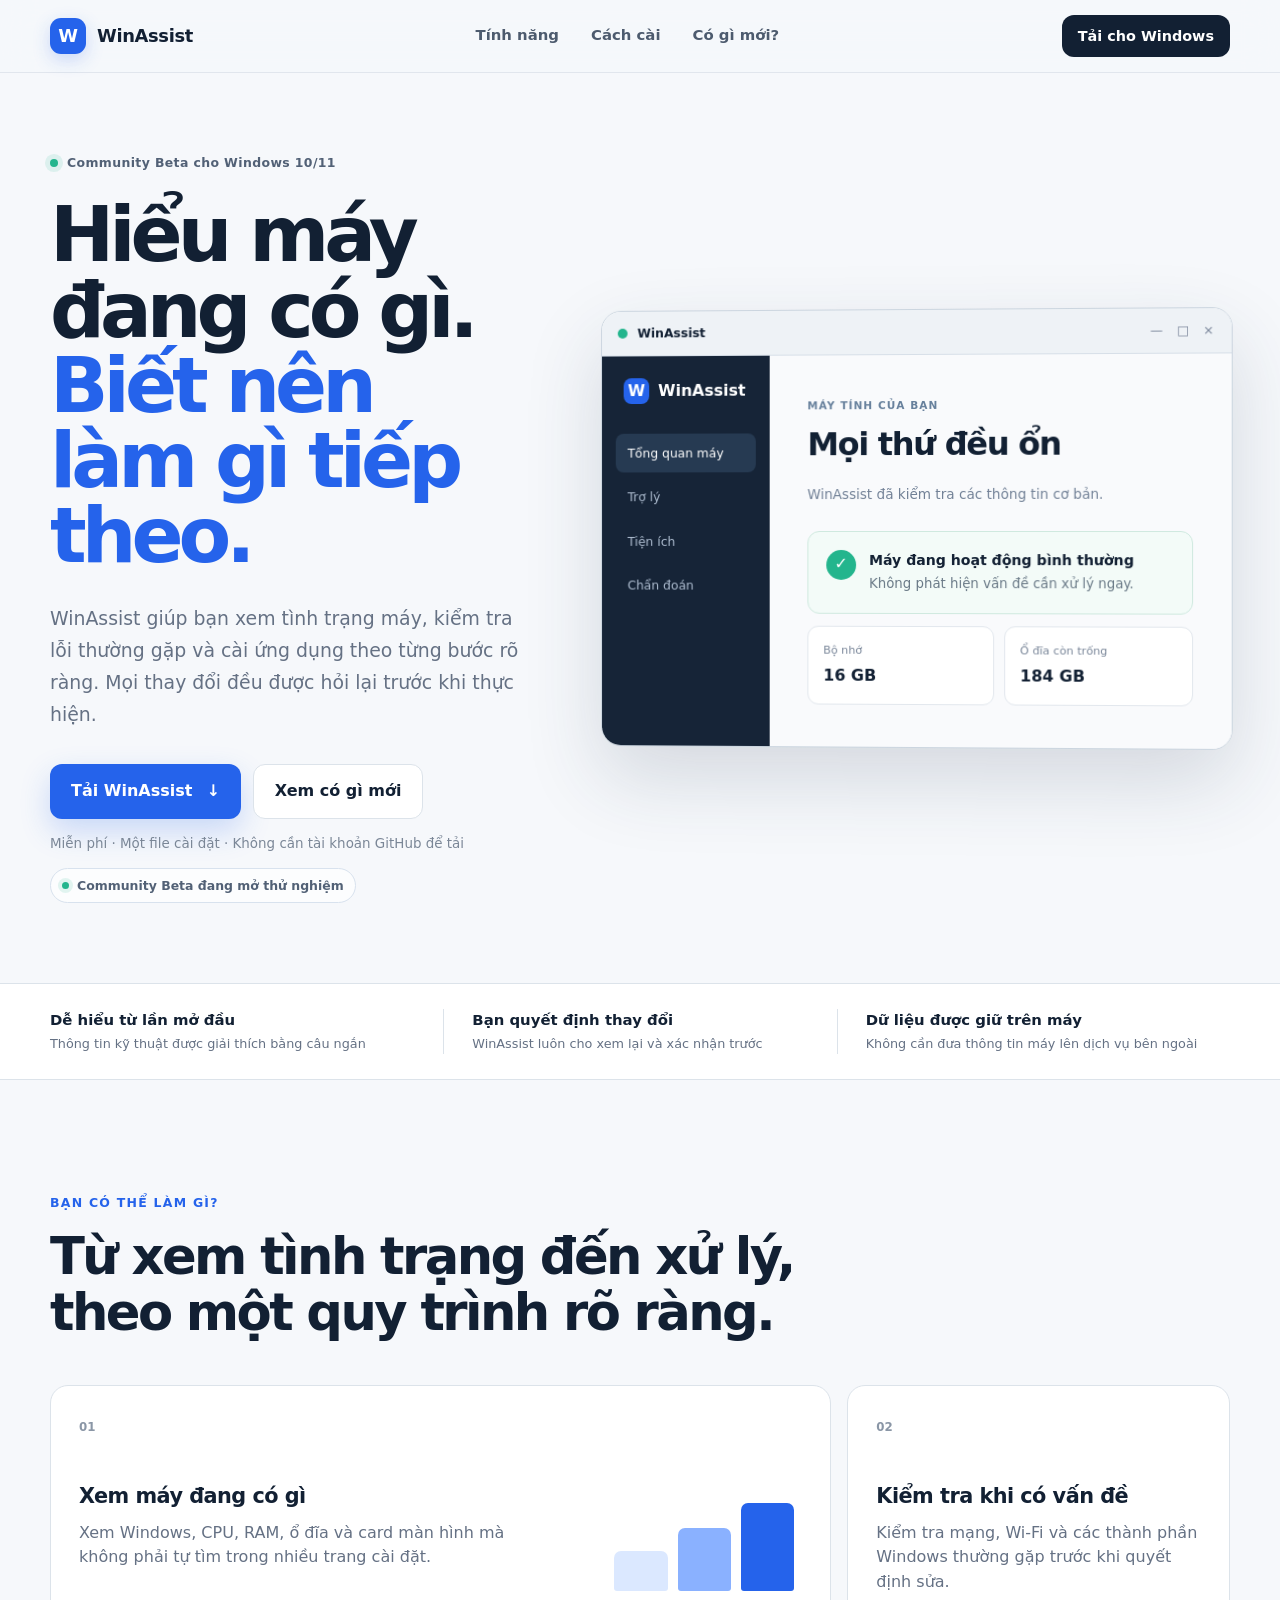
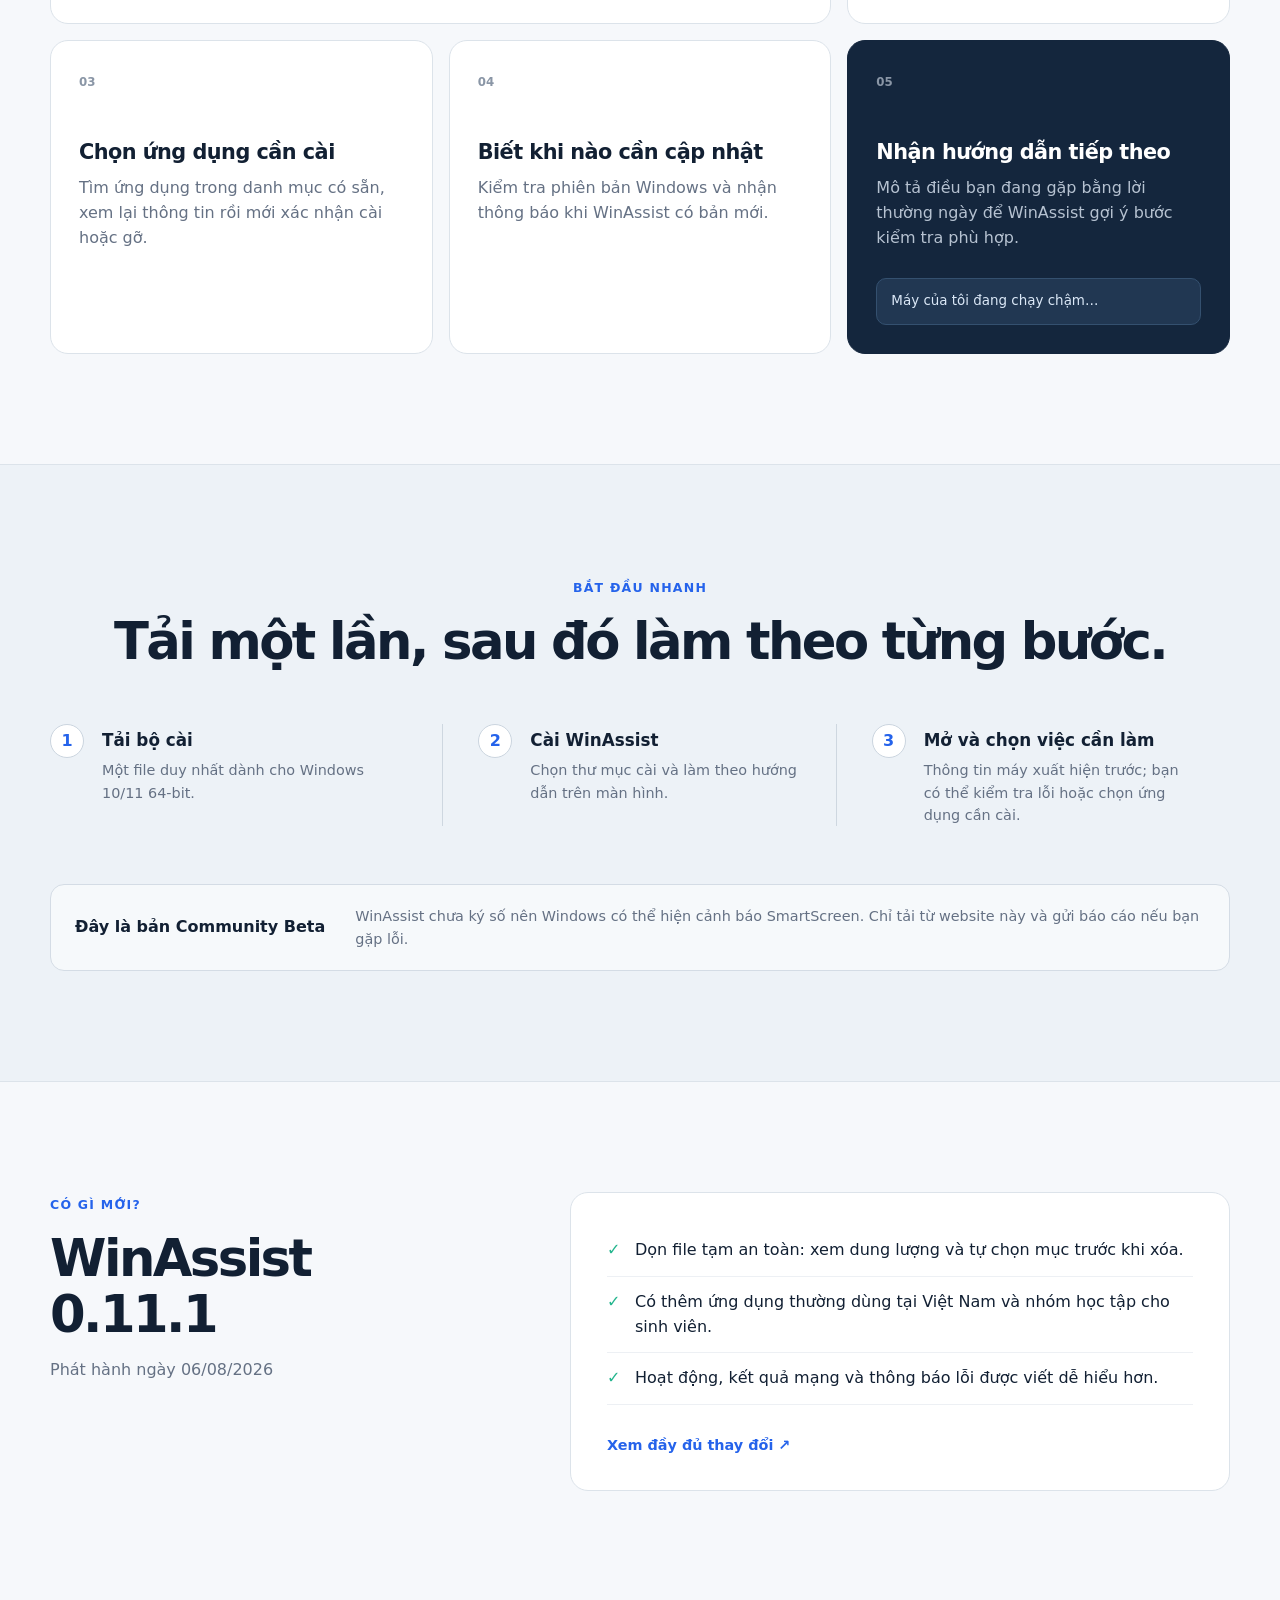
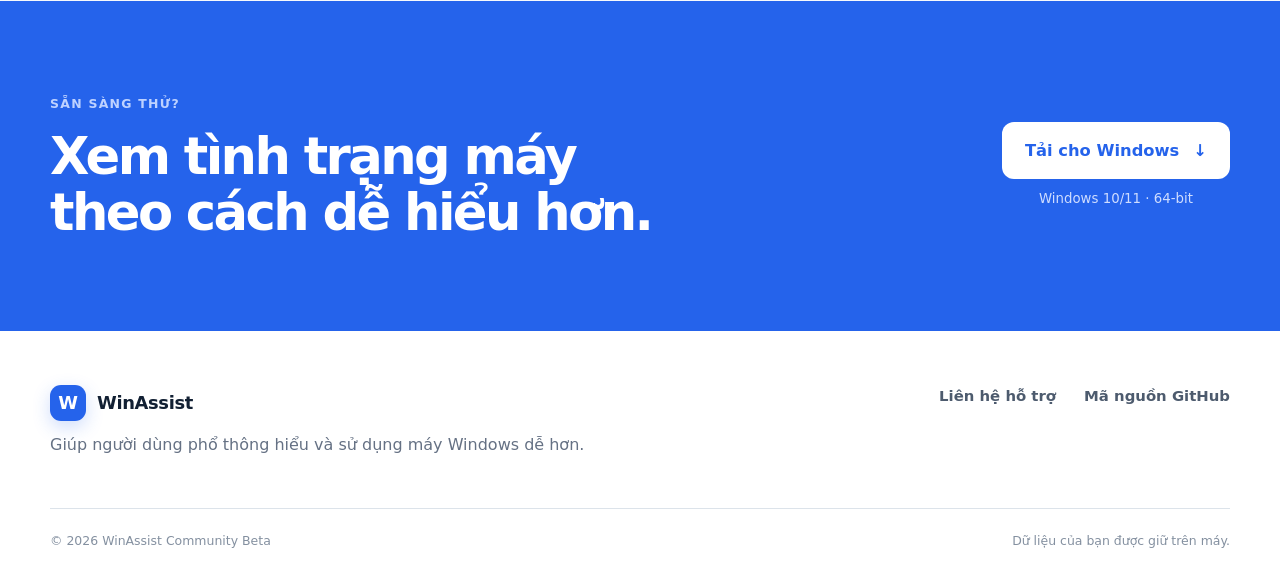
==== commit c965aae5: "fix: sync website release highlights" ====
--- a/public/index.html
+++ b/public/index.html
@@ -7,7 +7,7 @@
   <meta name="theme-color" content="#f6f8fb">
   <title>WinAssist — Hiểu và sử dụng máy Windows dễ hơn</title>
   <link rel="stylesheet" href="styles.css?v=logical-copy">
-  <script src="app.js?v=20260806-policy" defer></script>
+  <script src="app.js?v=20260806-release-0111" defer></script>
 </head>
 <body>
   <header class="site-header">
@@ -97,15 +97,15 @@
       <div class="release-copy">
         <span class="section-label">CÓ GÌ MỚI?</span>
         <h2 id="release-title">WinAssist 0.11.1</h2>
-        <p id="release-date" class="release-date">Bản thay đổi lớn gần nhất</p>
+        <p id="release-date" class="release-date">Phát hành ngày 06/08/2026</p>
       </div>
       <div class="release-card">
         <ul>
-          <li>Thông báo cập nhật bắt buộc khi phiên bản đã cũ.</li>
-          <li>Cập nhật trực tiếp trong WinAssist.</li>
-          <li>Mất mạng không làm khóa nhầm ứng dụng.</li>
+          <li>Dọn file tạm an toàn: xem dung lượng và tự chọn mục trước khi xóa.</li>
+          <li>Có thêm ứng dụng thường dùng tại Việt Nam và nhóm học tập cho sinh viên.</li>
+          <li>Hoạt động, kết quả mạng và thông báo lỗi được viết dễ hiểu hơn.</li>
         </ul>
-        <a class="text-link" href="https://github.com/QuanMinhNguyen199/Windows-AI-Support-Agent/releases/latest">Thông tin kỹ thuật trên GitHub <span>↗</span></a>
+        <a class="text-link" href="https://github.com/QuanMinhNguyen199/Windows-AI-Support-Agent/releases/latest">Xem đầy đủ thay đổi <span>↗</span></a>
       </div>
     </section>
 
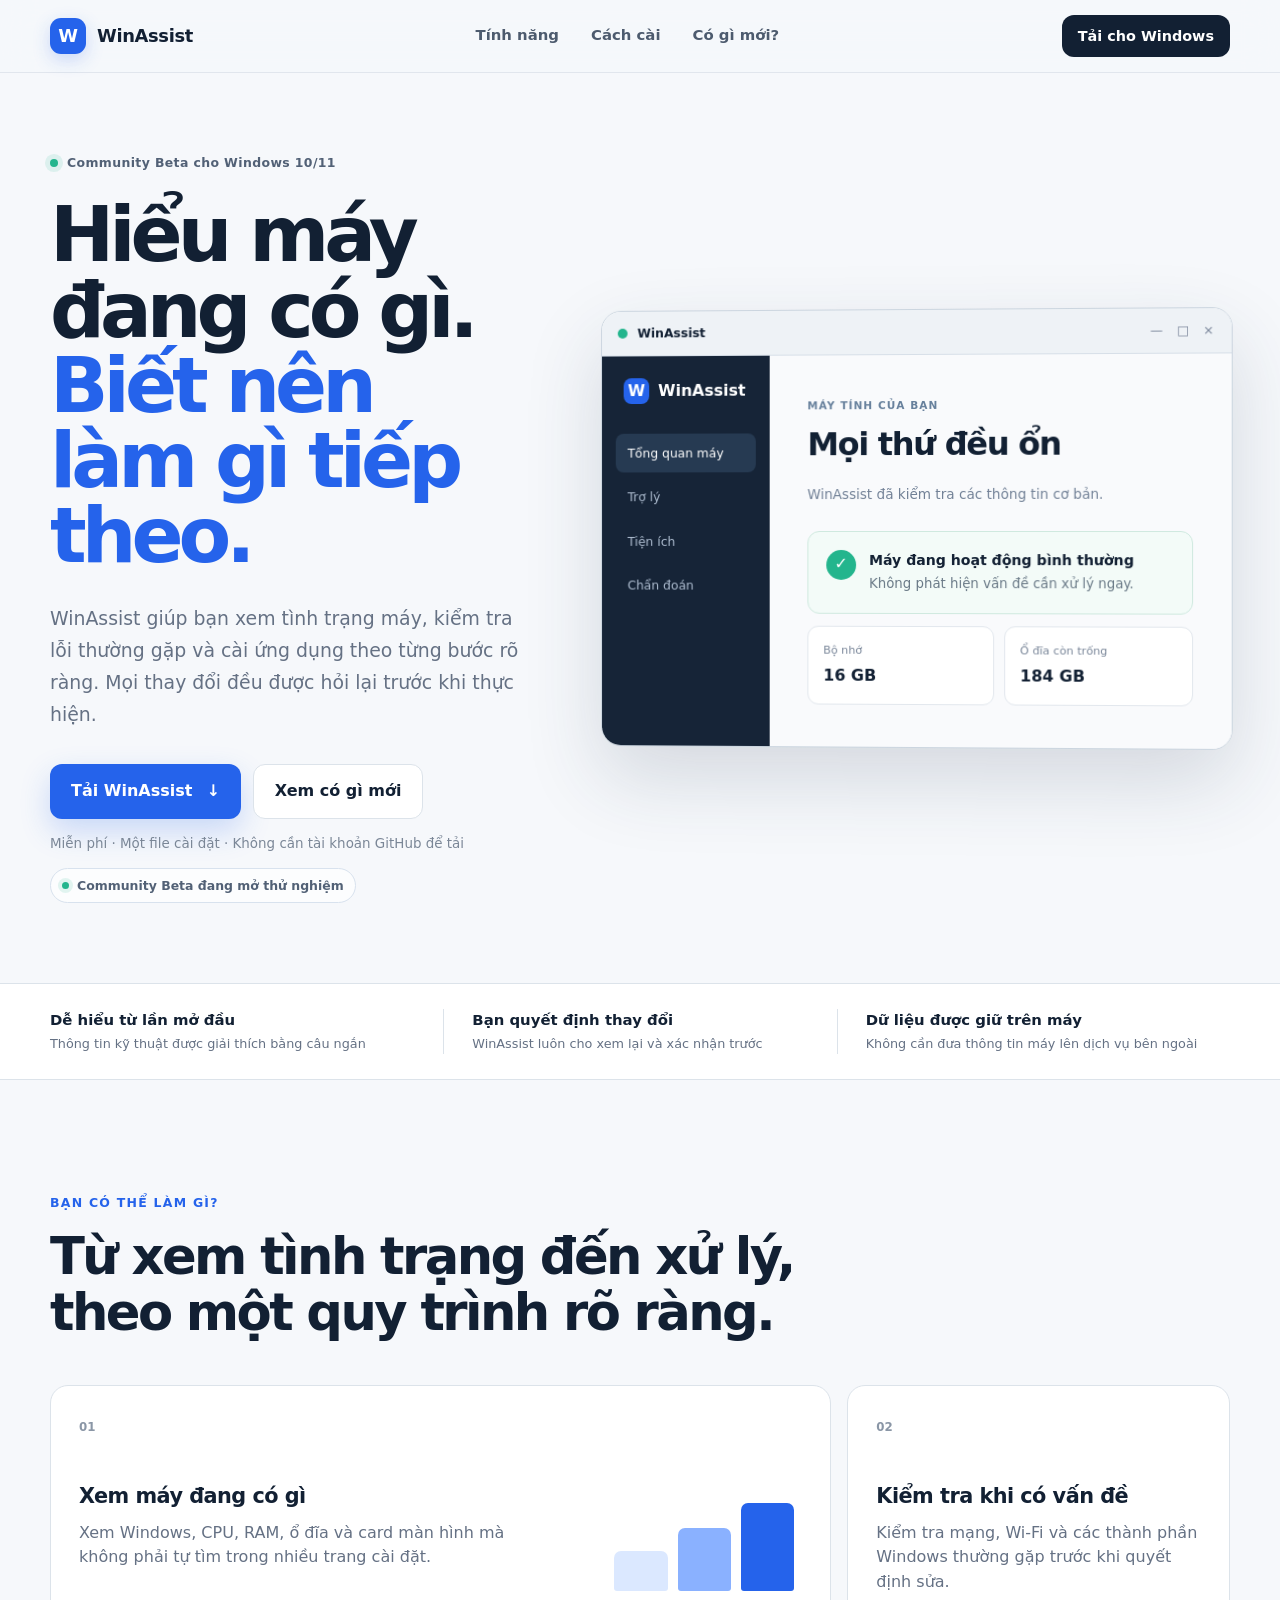
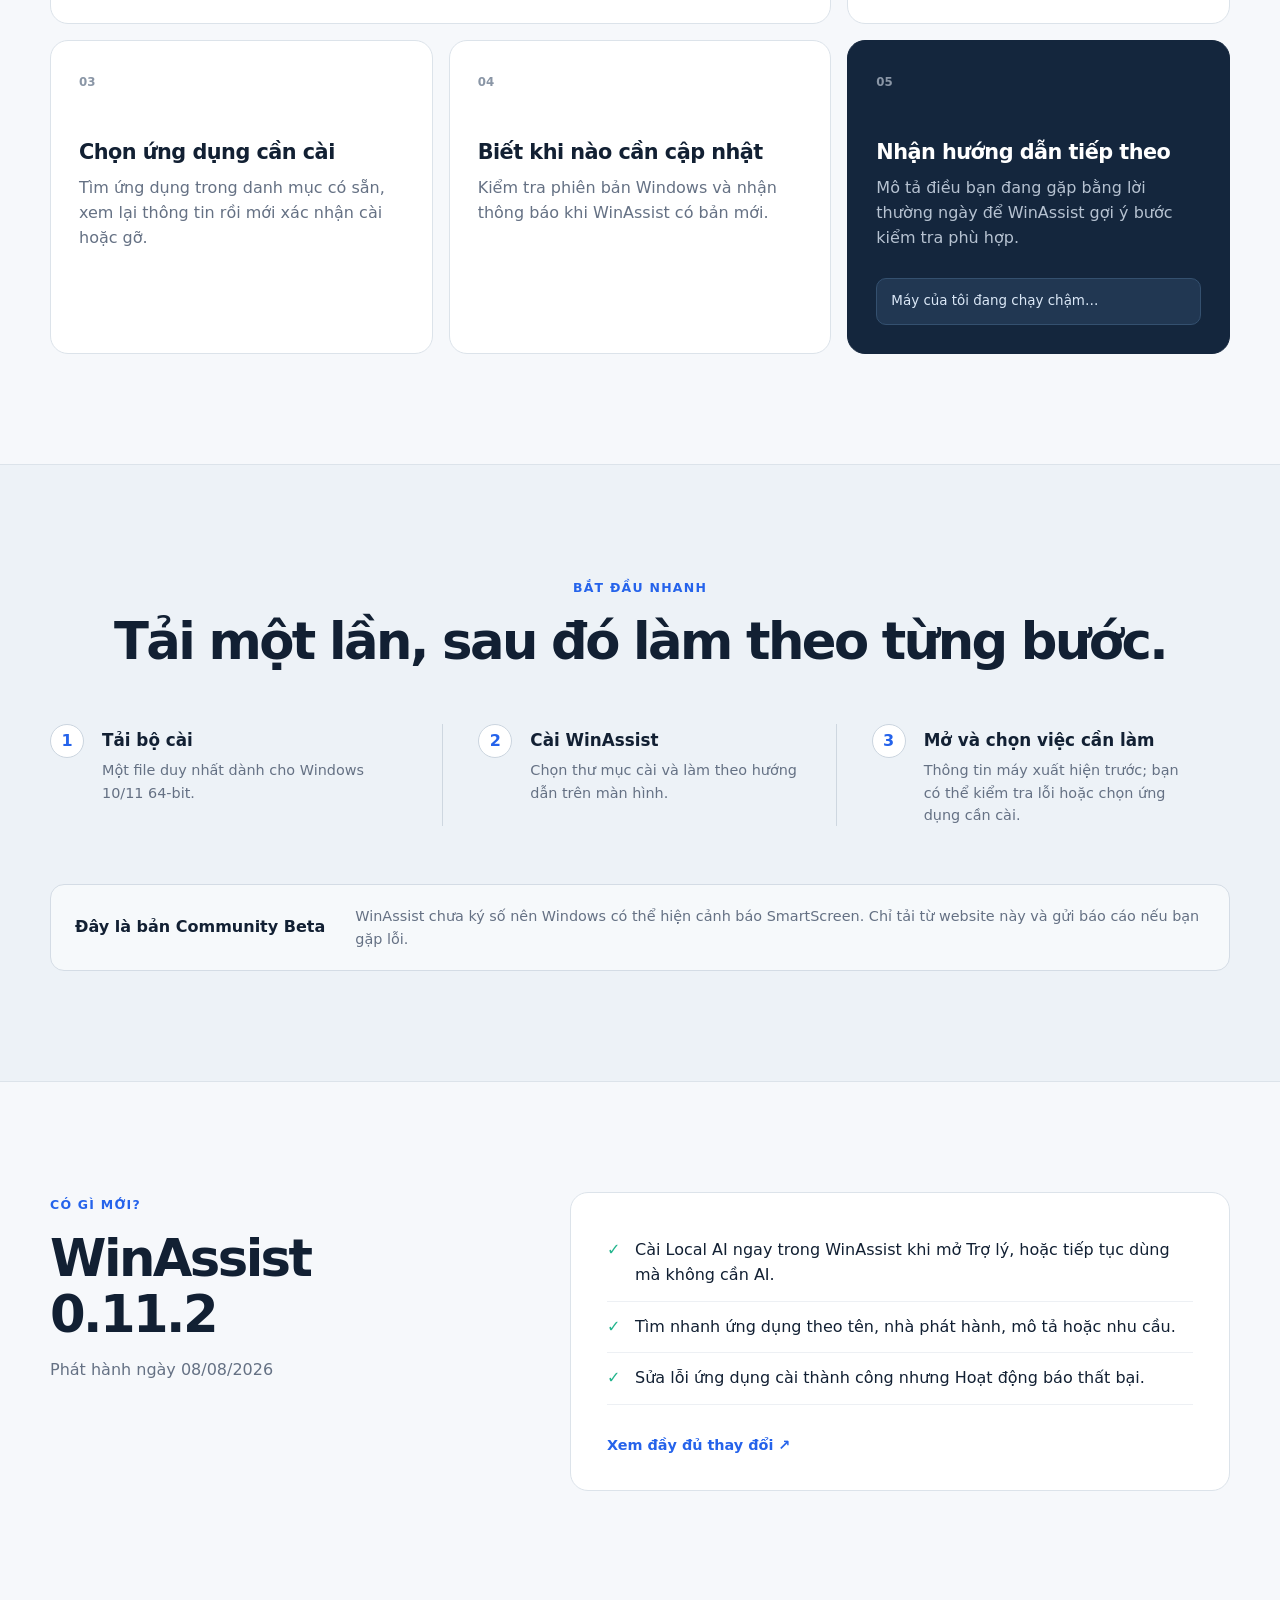
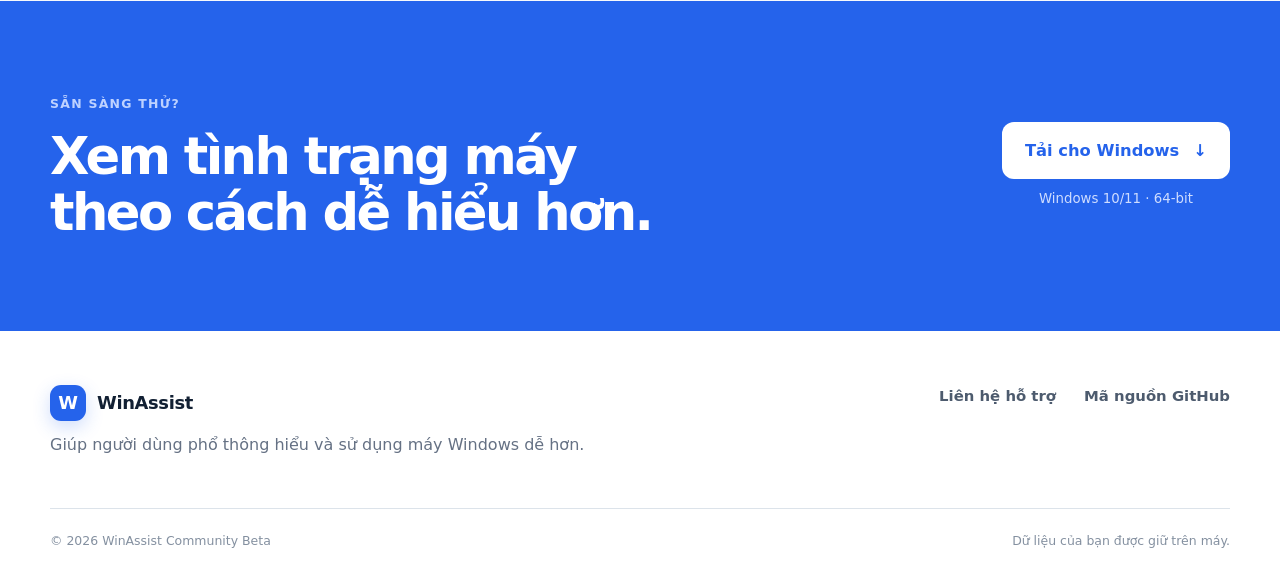
==== commit 4da93922: "release: WinAssist 0.11.2" ====
--- a/public/index.html
+++ b/public/index.html
@@ -96,14 +96,14 @@
     <section id="whats-new" class="section shell release-section">
       <div class="release-copy">
         <span class="section-label">CÓ GÌ MỚI?</span>
-        <h2 id="release-title">WinAssist 0.11.1</h2>
-        <p id="release-date" class="release-date">Phát hành ngày 06/08/2026</p>
+        <h2 id="release-title">WinAssist 0.11.2</h2>
+        <p id="release-date" class="release-date">Phát hành ngày 08/08/2026</p>
       </div>
       <div class="release-card">
         <ul>
-          <li>Dọn file tạm an toàn: xem dung lượng và tự chọn mục trước khi xóa.</li>
-          <li>Có thêm ứng dụng thường dùng tại Việt Nam và nhóm học tập cho sinh viên.</li>
-          <li>Hoạt động, kết quả mạng và thông báo lỗi được viết dễ hiểu hơn.</li>
+          <li>Cài Local AI ngay trong WinAssist khi mở Trợ lý, hoặc tiếp tục dùng mà không cần AI.</li>
+          <li>Tìm nhanh ứng dụng theo tên, nhà phát hành, mô tả hoặc nhu cầu.</li>
+          <li>Sửa lỗi ứng dụng cài thành công nhưng Hoạt động báo thất bại.</li>
         </ul>
         <a class="text-link" href="https://github.com/QuanMinhNguyen199/Windows-AI-Support-Agent/releases/latest">Xem đầy đủ thay đổi <span>↗</span></a>
       </div>
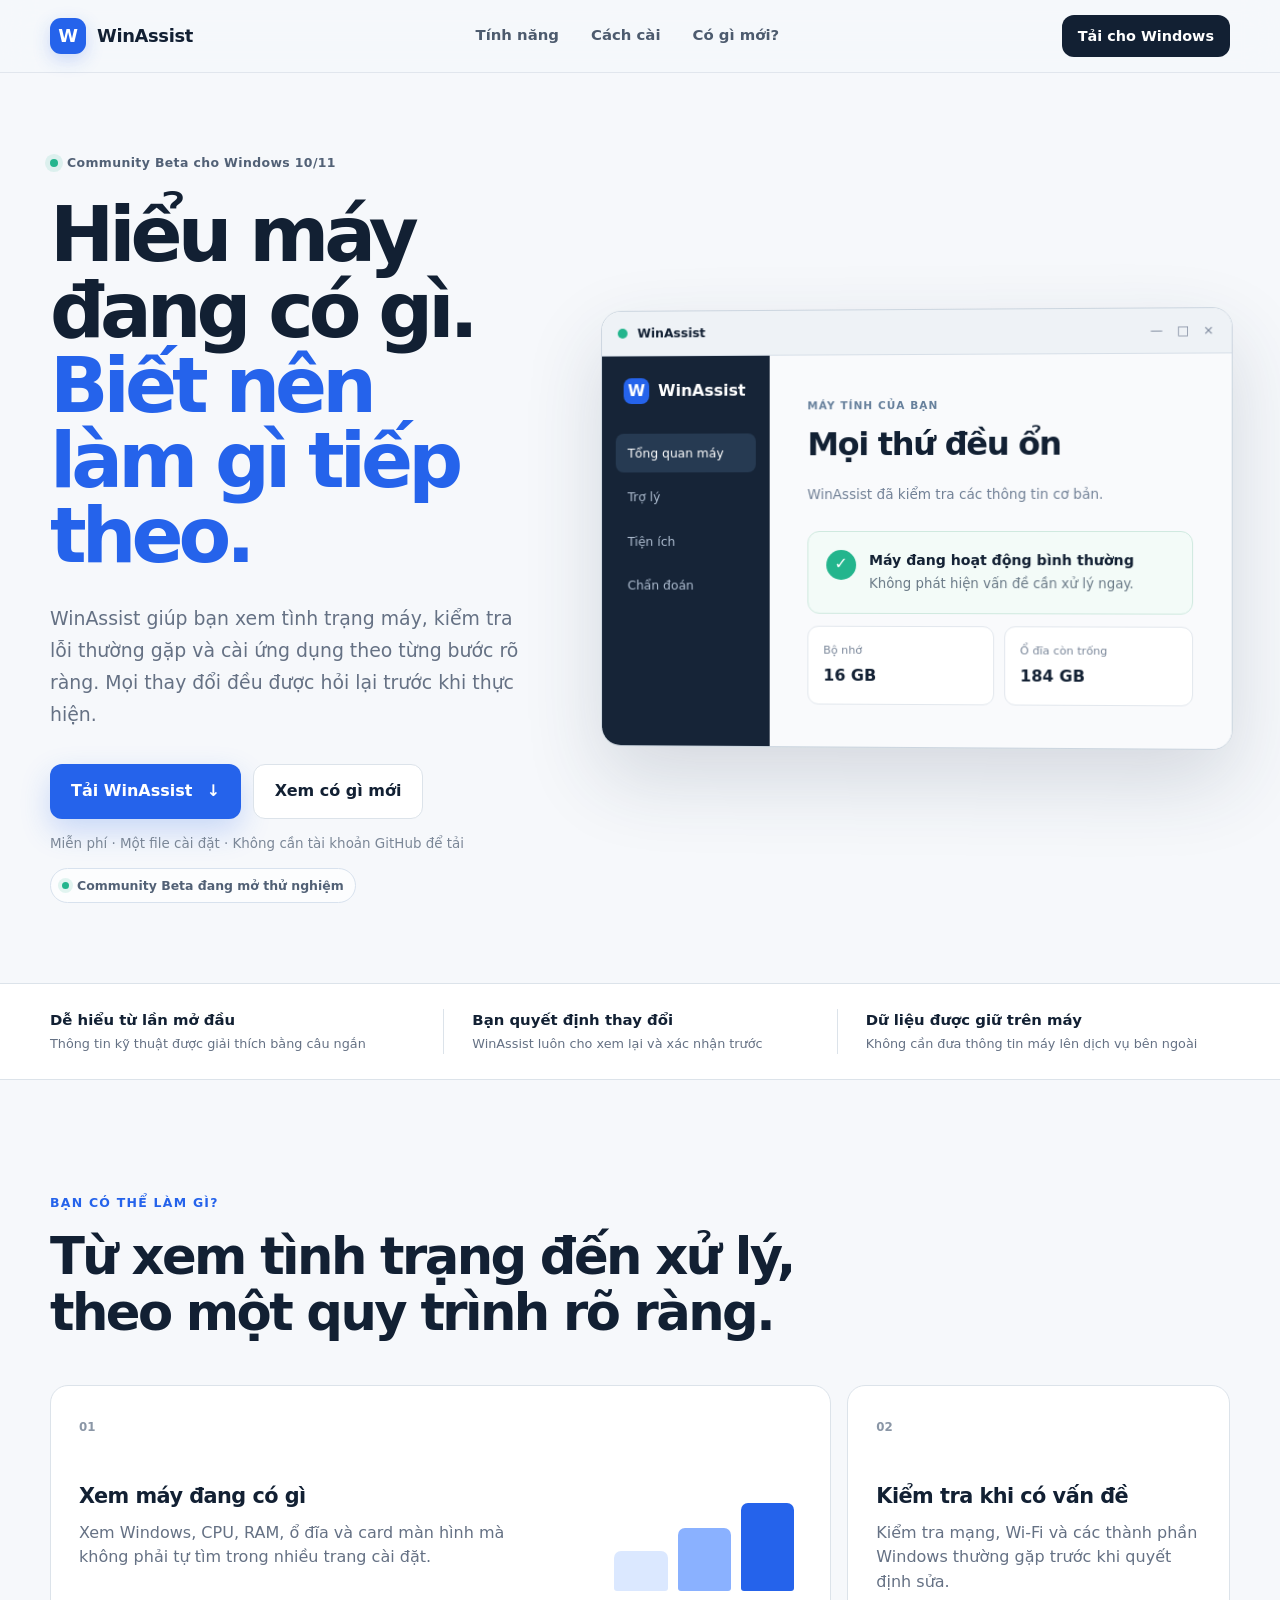
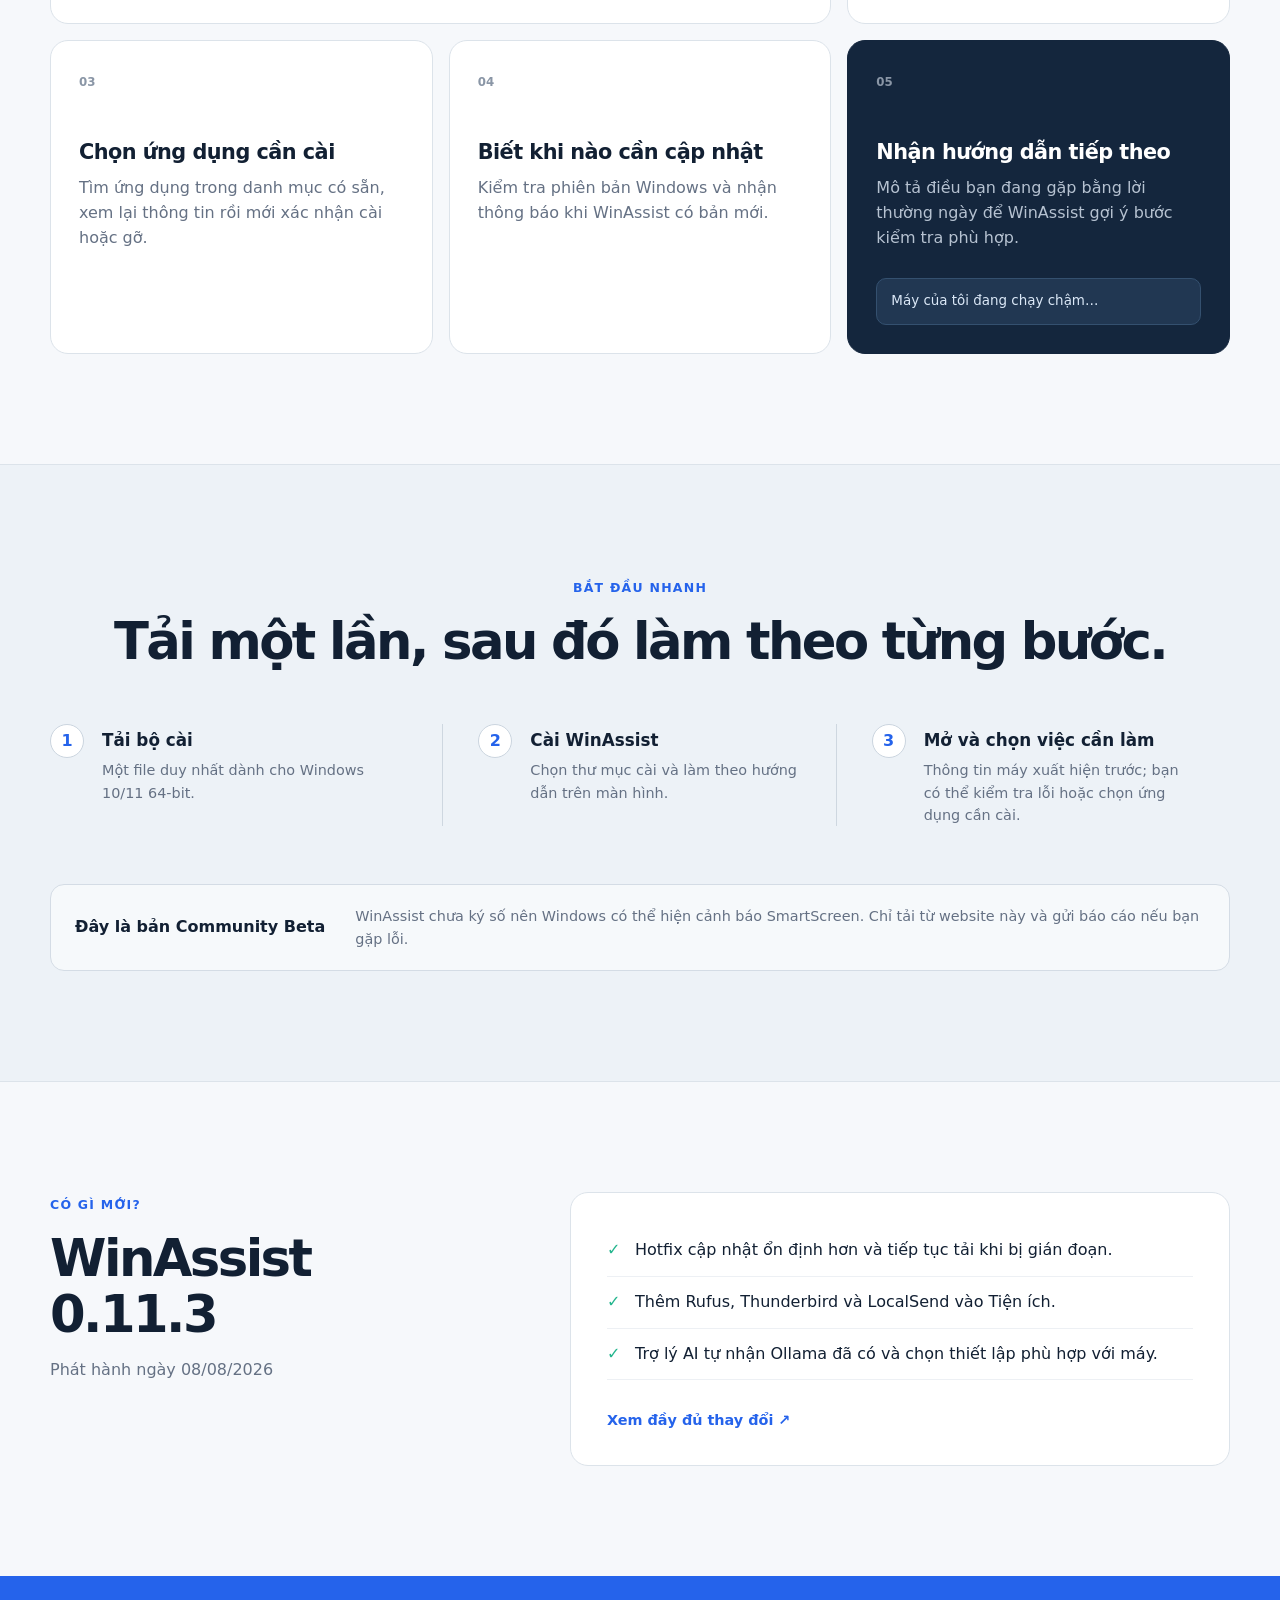
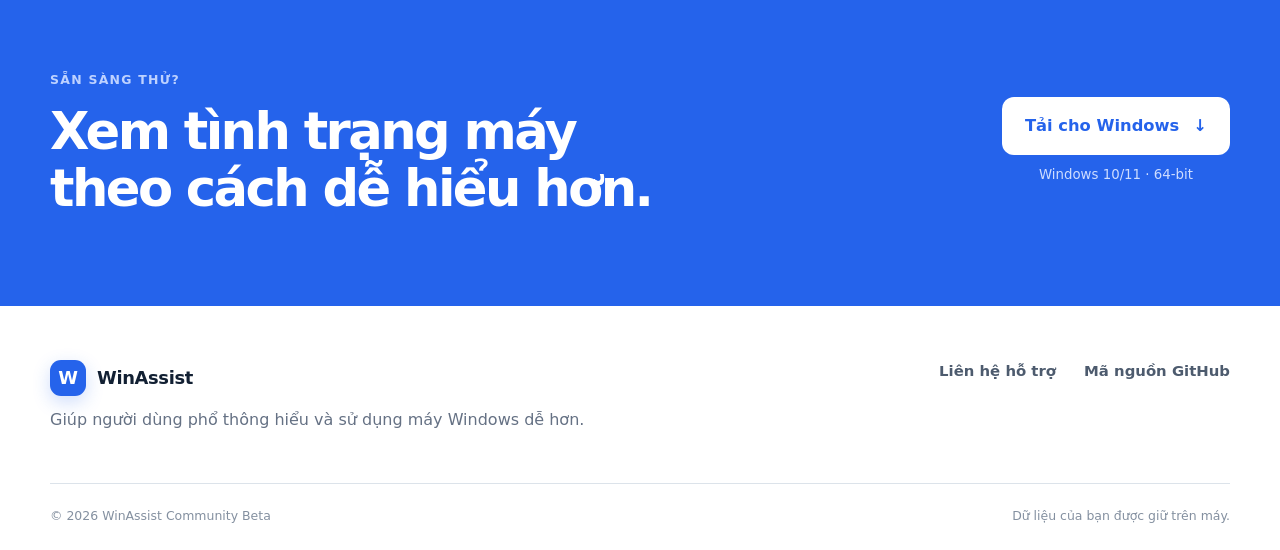
==== commit d3c783e2: "release: WinAssist 0.11.3" ====
--- a/public/index.html
+++ b/public/index.html
@@ -96,14 +96,14 @@
     <section id="whats-new" class="section shell release-section">
       <div class="release-copy">
         <span class="section-label">CÓ GÌ MỚI?</span>
-        <h2 id="release-title">WinAssist 0.11.2</h2>
+        <h2 id="release-title">WinAssist 0.11.3</h2>
         <p id="release-date" class="release-date">Phát hành ngày 08/08/2026</p>
       </div>
       <div class="release-card">
         <ul>
-          <li>Cài Local AI ngay trong WinAssist khi mở Trợ lý, hoặc tiếp tục dùng mà không cần AI.</li>
-          <li>Tìm nhanh ứng dụng theo tên, nhà phát hành, mô tả hoặc nhu cầu.</li>
-          <li>Sửa lỗi ứng dụng cài thành công nhưng Hoạt động báo thất bại.</li>
+          <li>Hotfix cập nhật ổn định hơn và tiếp tục tải khi bị gián đoạn.</li>
+          <li>Thêm Rufus, Thunderbird và LocalSend vào Tiện ích.</li>
+          <li>Trợ lý AI tự nhận Ollama đã có và chọn thiết lập phù hợp với máy.</li>
         </ul>
         <a class="text-link" href="https://github.com/QuanMinhNguyen199/Windows-AI-Support-Agent/releases/latest">Xem đầy đủ thay đổi <span>↗</span></a>
       </div>
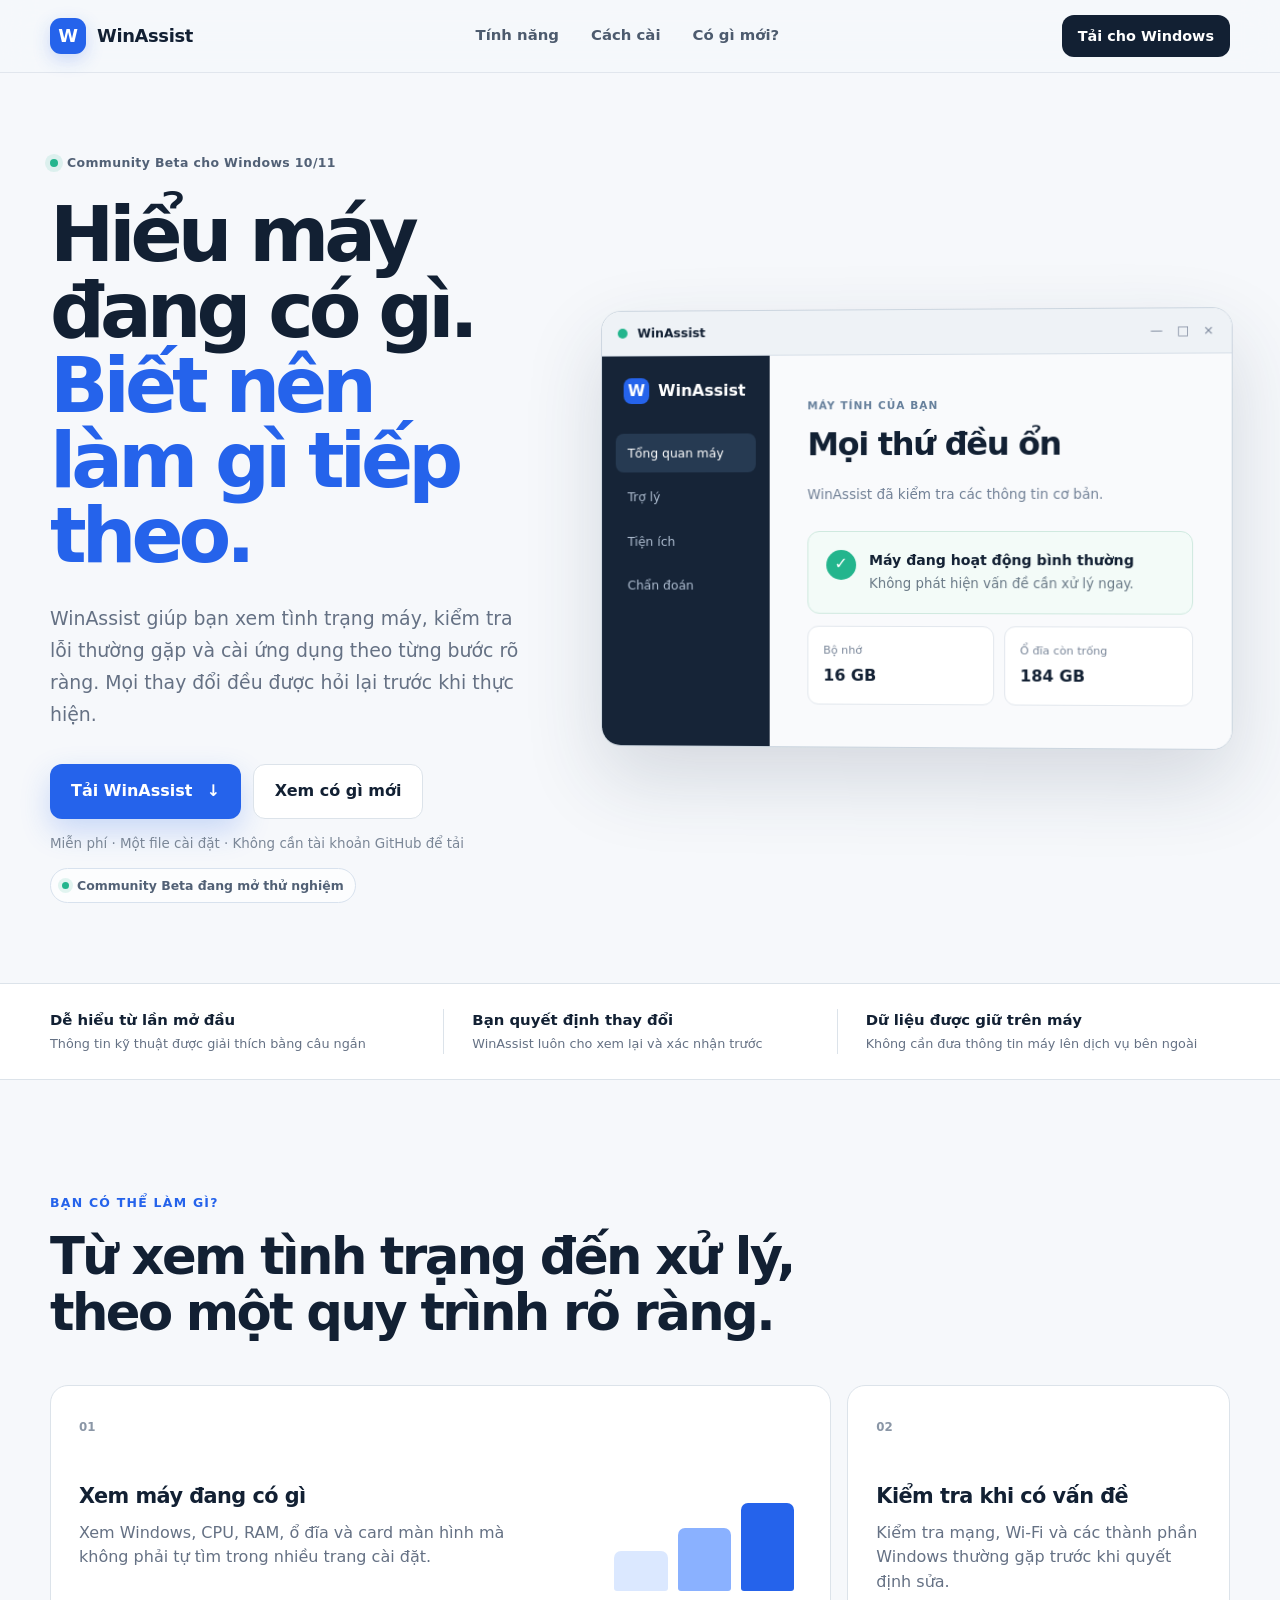
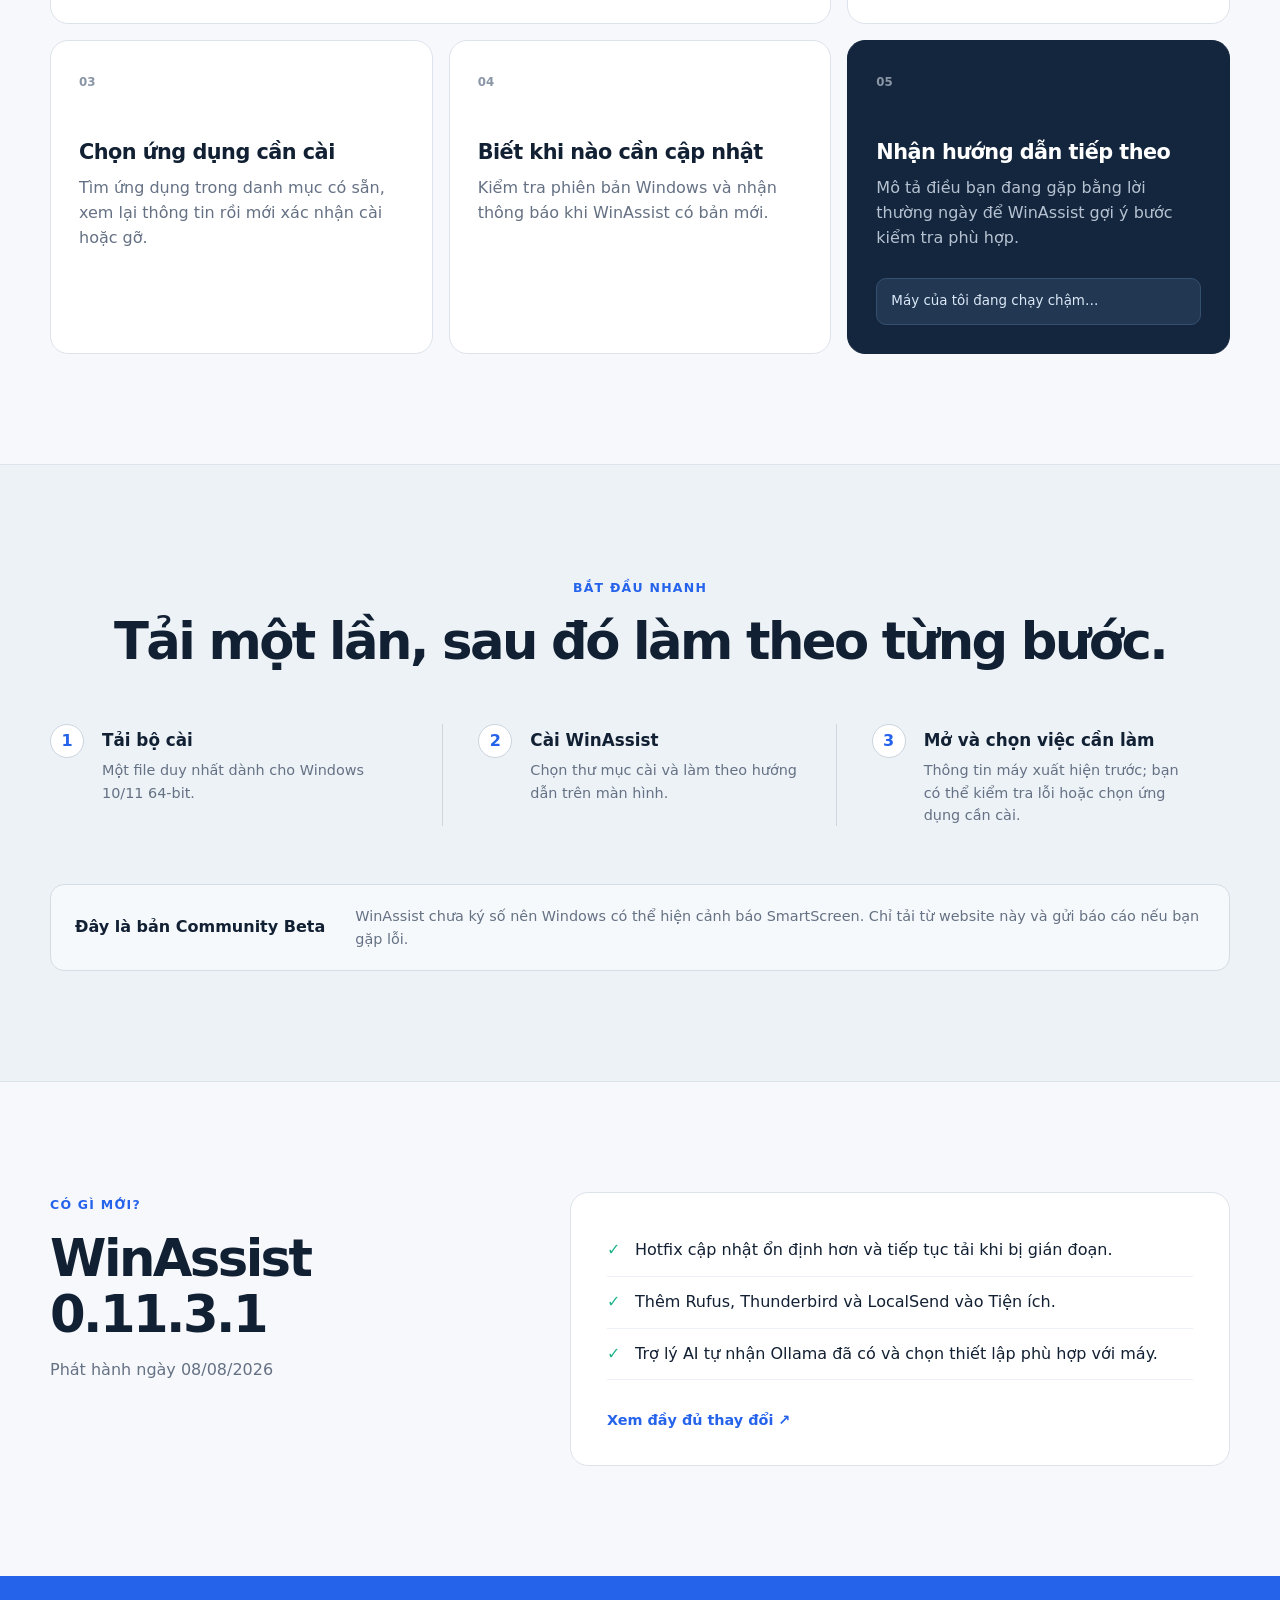
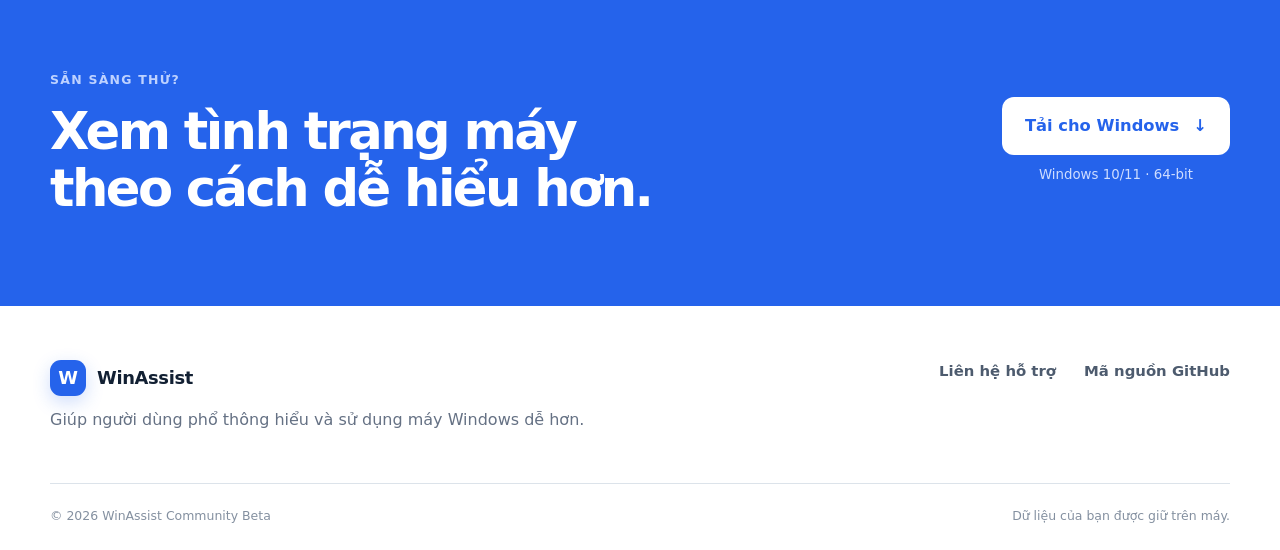
==== commit 1bafb2b1: "release: WinAssist 0.11.3.1" ====
--- a/public/index.html
+++ b/public/index.html
@@ -96,7 +96,7 @@
     <section id="whats-new" class="section shell release-section">
       <div class="release-copy">
         <span class="section-label">CÓ GÌ MỚI?</span>
-        <h2 id="release-title">WinAssist 0.11.3</h2>
+        <h2 id="release-title">WinAssist 0.11.3.1</h2>
         <p id="release-date" class="release-date">Phát hành ngày 08/08/2026</p>
       </div>
       <div class="release-card">
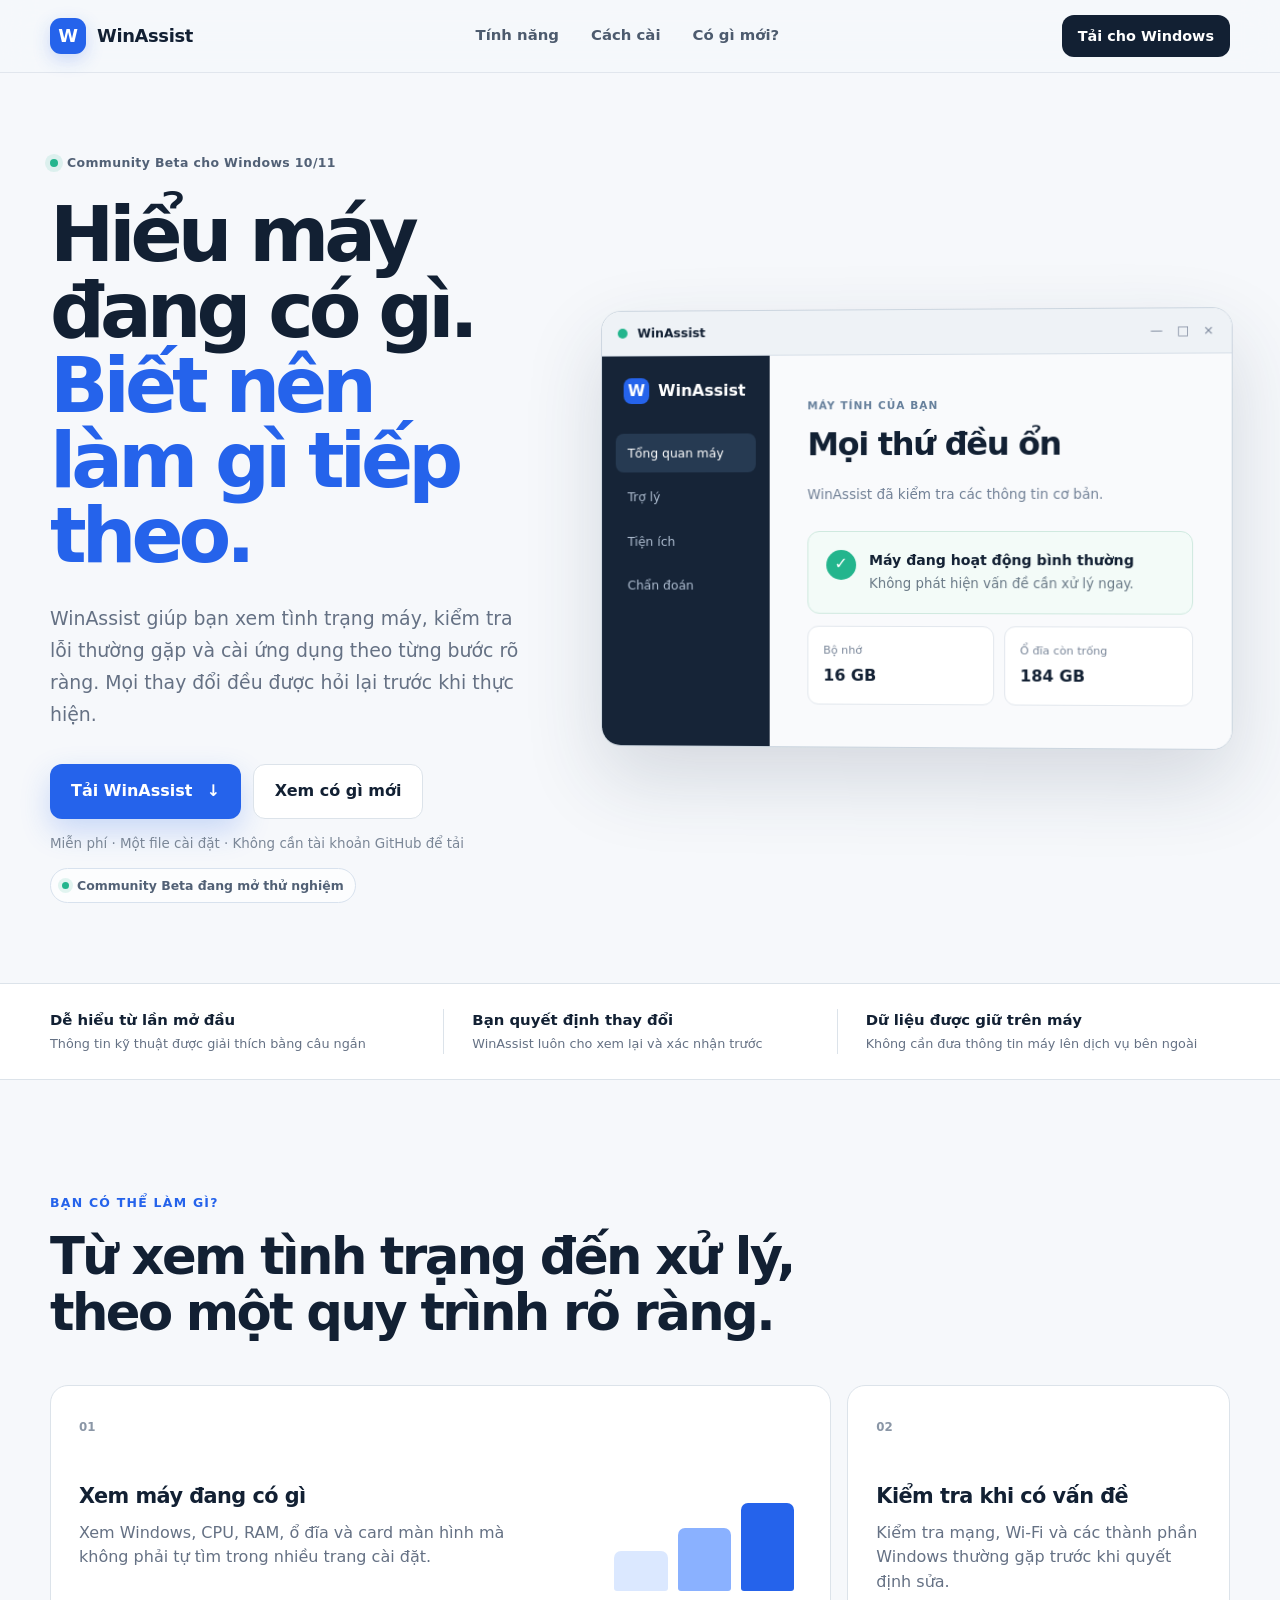
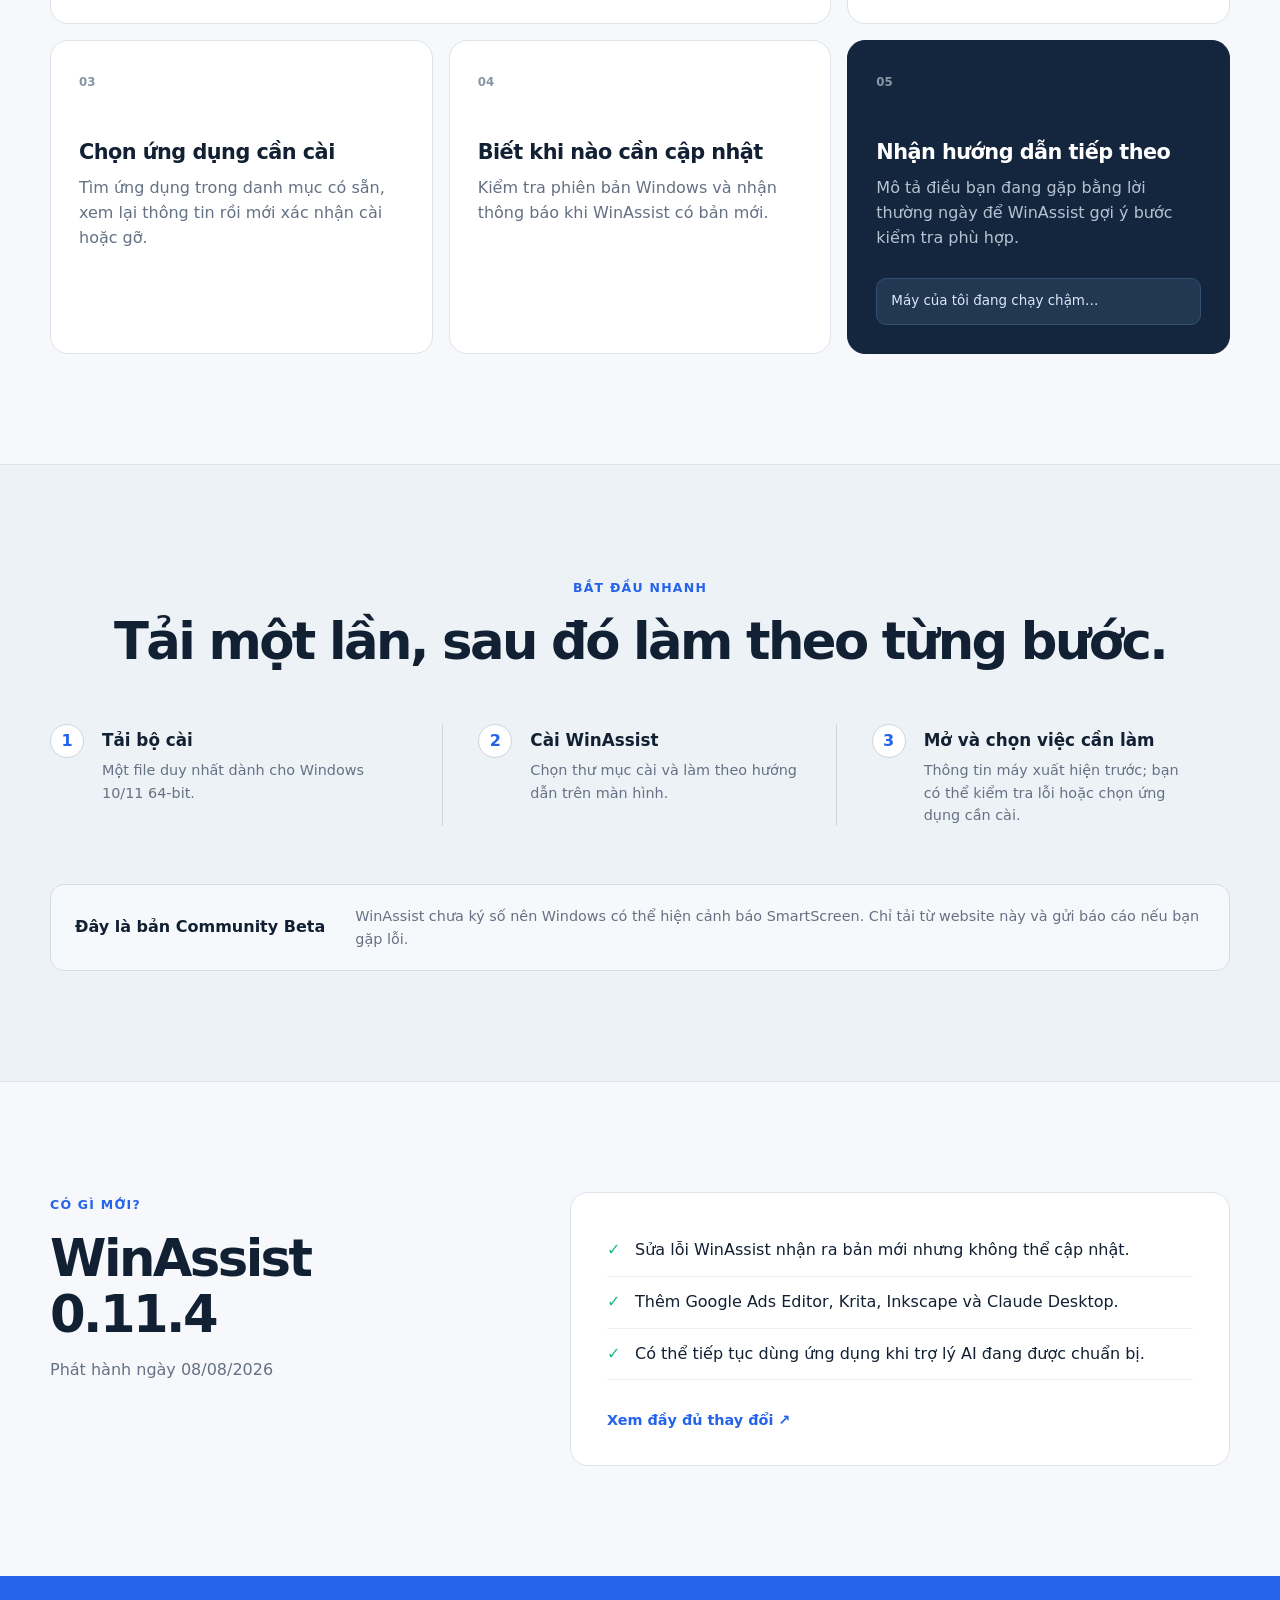
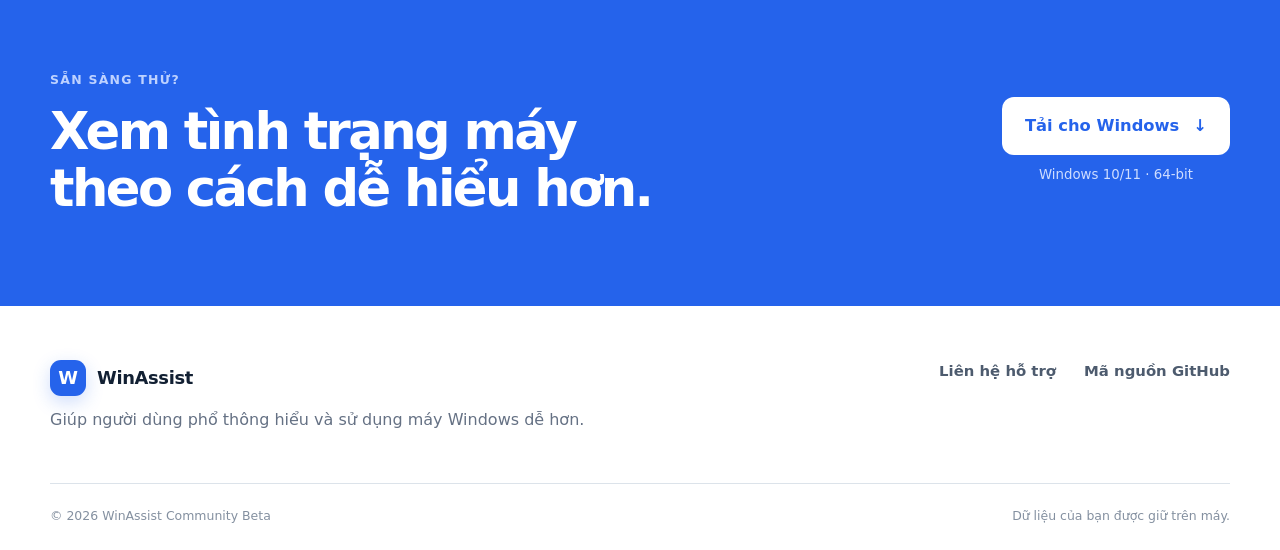
==== commit ddea1d56: "feat: release WinAssist 0.11.4" ====
--- a/public/index.html
+++ b/public/index.html
@@ -7,7 +7,7 @@
   <meta name="theme-color" content="#f6f8fb">
   <title>WinAssist — Hiểu và sử dụng máy Windows dễ hơn</title>
   <link rel="stylesheet" href="styles.css?v=logical-copy">
-  <script src="app.js?v=20260806-release-0111" defer></script>
+  <script src="app.js?v=20260808-release-0114" defer></script>
 </head>
 <body>
   <header class="site-header">
@@ -96,14 +96,14 @@
     <section id="whats-new" class="section shell release-section">
       <div class="release-copy">
         <span class="section-label">CÓ GÌ MỚI?</span>
-        <h2 id="release-title">WinAssist 0.11.3.1</h2>
+        <h2 id="release-title">WinAssist 0.11.4</h2>
         <p id="release-date" class="release-date">Phát hành ngày 08/08/2026</p>
       </div>
       <div class="release-card">
         <ul>
-          <li>Hotfix cập nhật ổn định hơn và tiếp tục tải khi bị gián đoạn.</li>
-          <li>Thêm Rufus, Thunderbird và LocalSend vào Tiện ích.</li>
-          <li>Trợ lý AI tự nhận Ollama đã có và chọn thiết lập phù hợp với máy.</li>
+          <li>Sửa lỗi WinAssist nhận ra bản mới nhưng không thể cập nhật.</li>
+          <li>Thêm Google Ads Editor, Krita, Inkscape và Claude Desktop.</li>
+          <li>Có thể tiếp tục dùng ứng dụng khi trợ lý AI đang được chuẩn bị.</li>
         </ul>
         <a class="text-link" href="https://github.com/QuanMinhNguyen199/Windows-AI-Support-Agent/releases/latest">Xem đầy đủ thay đổi <span>↗</span></a>
       </div>
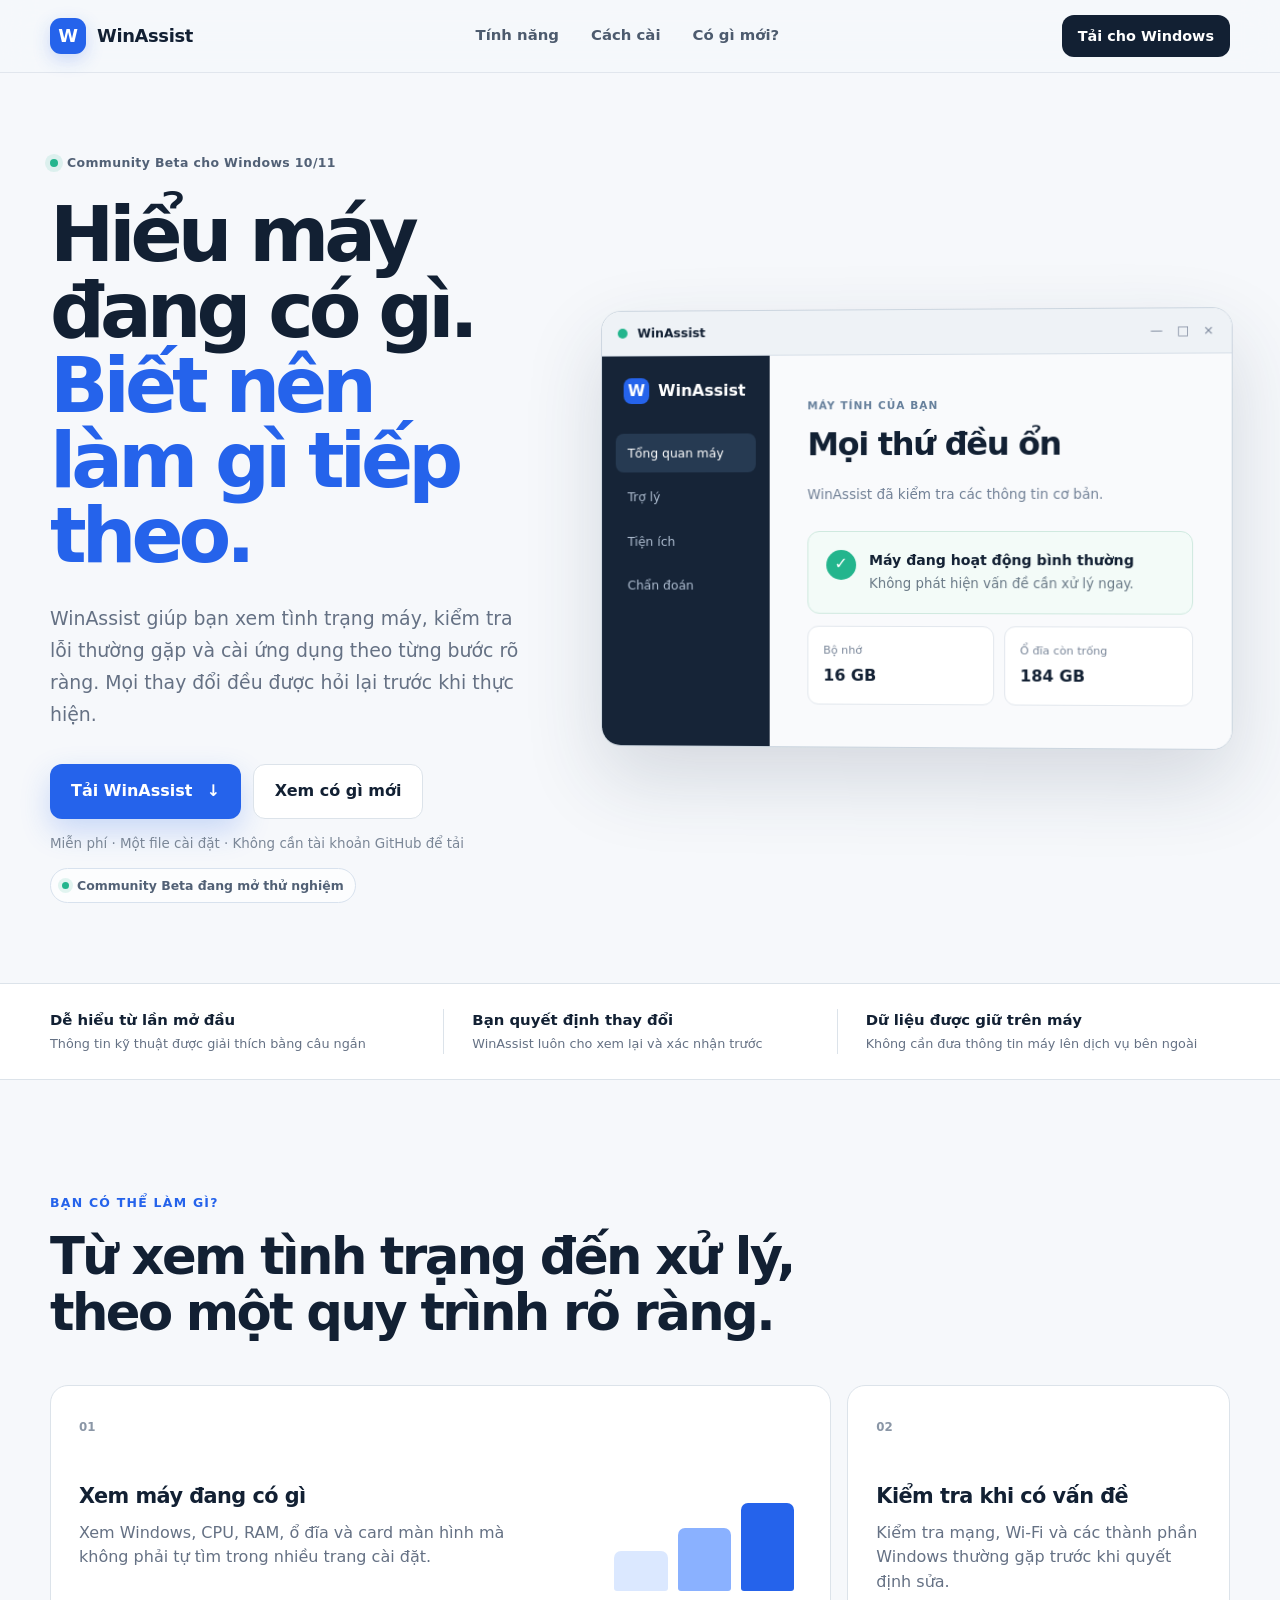
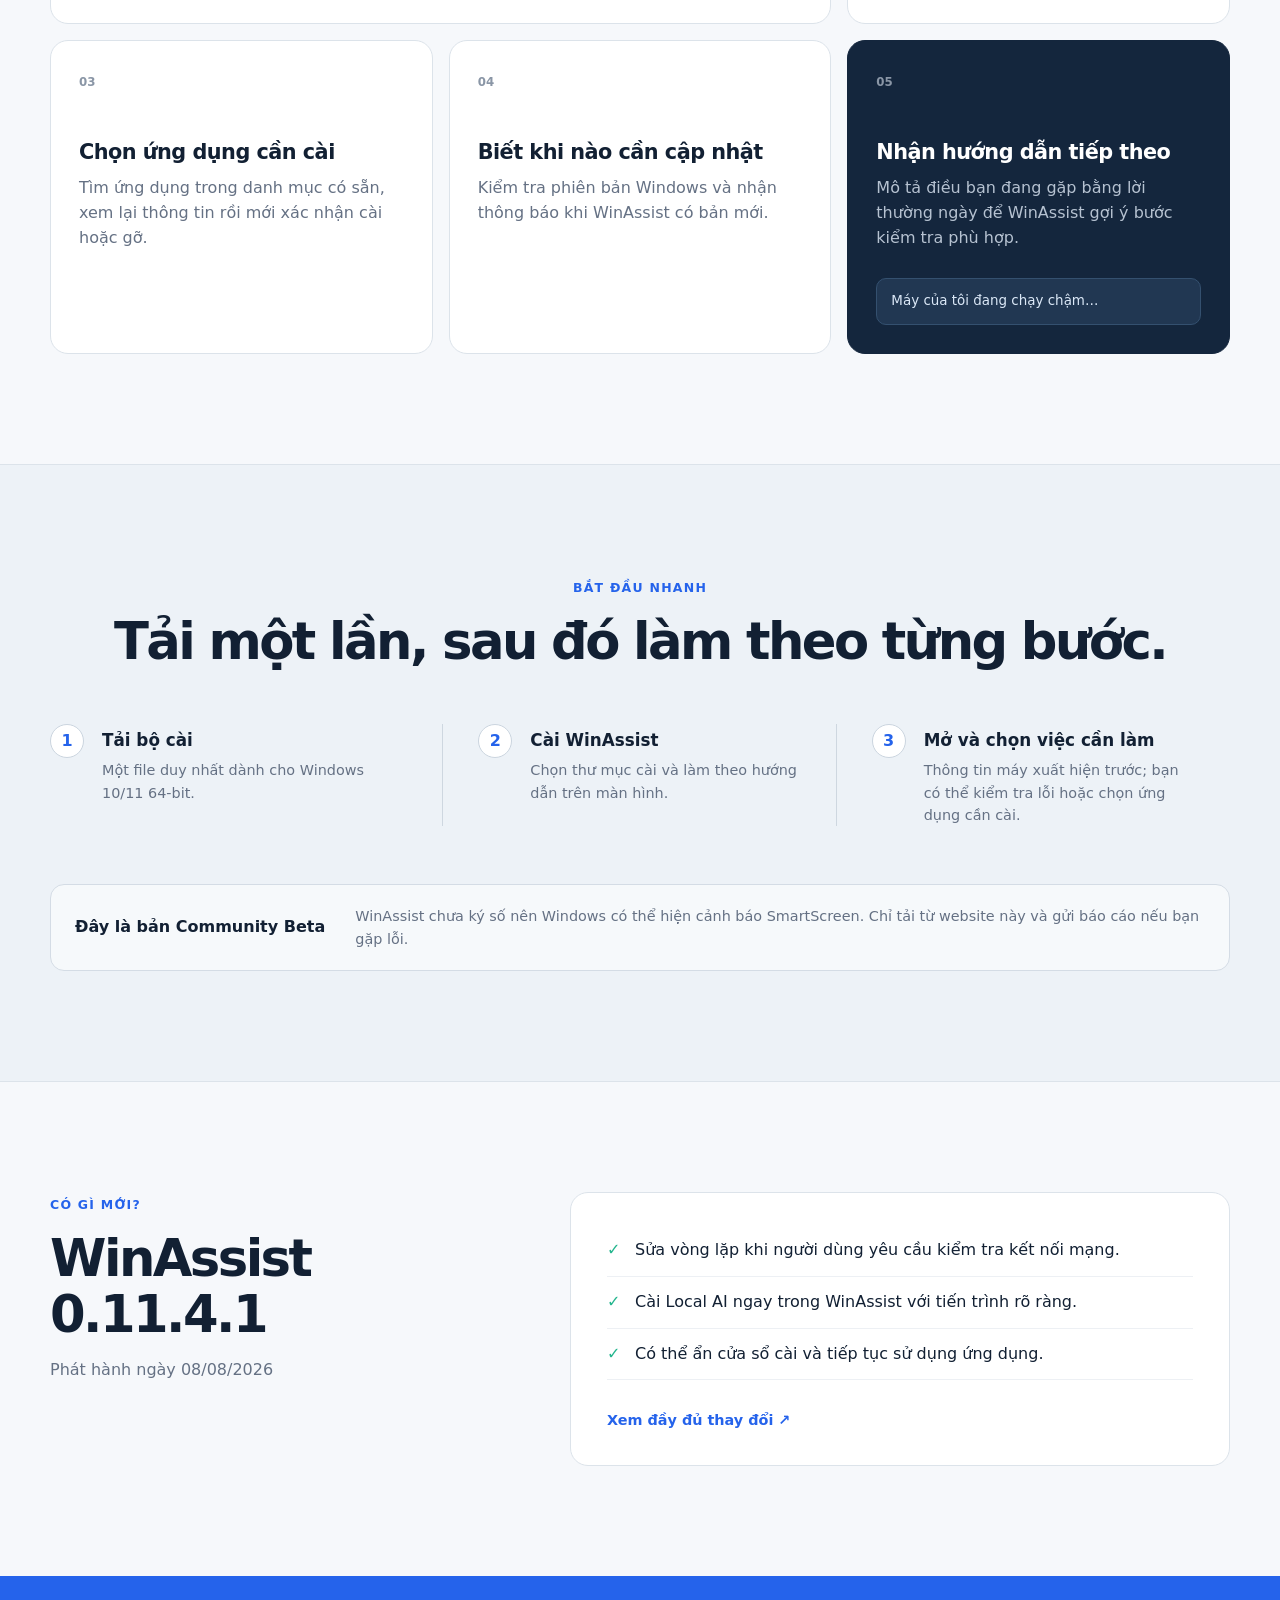
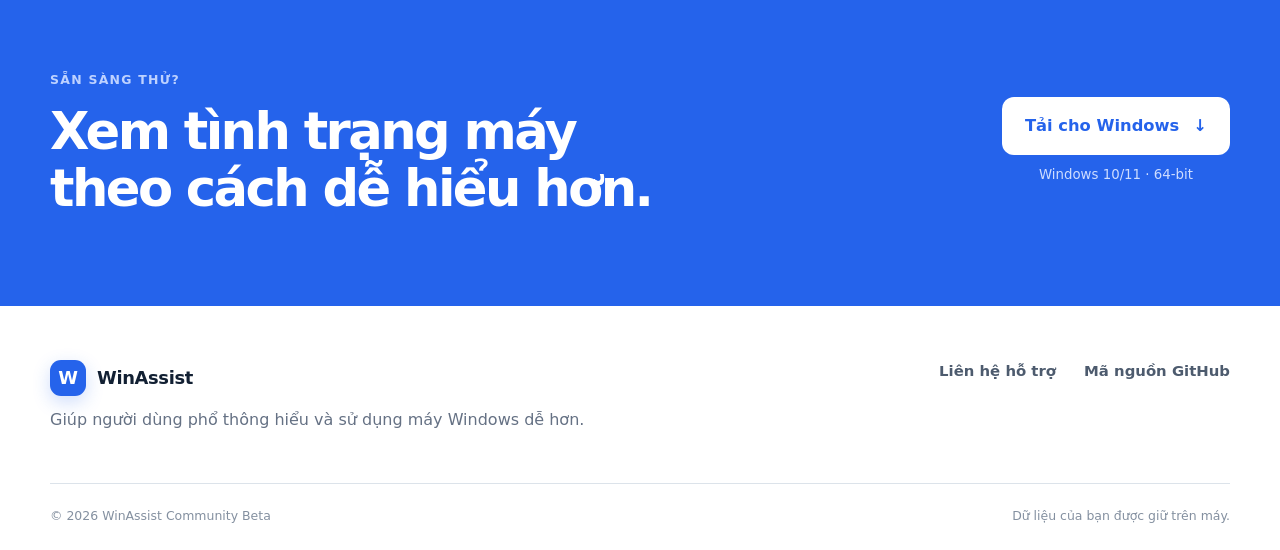
==== commit 330ee8be: "fix: release WinAssist 0.11.4.1" ====
--- a/public/index.html
+++ b/public/index.html
@@ -7,7 +7,7 @@
   <meta name="theme-color" content="#f6f8fb">
   <title>WinAssist — Hiểu và sử dụng máy Windows dễ hơn</title>
   <link rel="stylesheet" href="styles.css?v=logical-copy">
-  <script src="app.js?v=20260808-release-0114" defer></script>
+  <script src="app.js?v=20260808-hotfix-01141" defer></script>
 </head>
 <body>
   <header class="site-header">
@@ -96,14 +96,14 @@
     <section id="whats-new" class="section shell release-section">
       <div class="release-copy">
         <span class="section-label">CÓ GÌ MỚI?</span>
-        <h2 id="release-title">WinAssist 0.11.4</h2>
+        <h2 id="release-title">WinAssist 0.11.4.1</h2>
         <p id="release-date" class="release-date">Phát hành ngày 08/08/2026</p>
       </div>
       <div class="release-card">
         <ul>
-          <li>Sửa lỗi WinAssist nhận ra bản mới nhưng không thể cập nhật.</li>
-          <li>Thêm Google Ads Editor, Krita, Inkscape và Claude Desktop.</li>
-          <li>Có thể tiếp tục dùng ứng dụng khi trợ lý AI đang được chuẩn bị.</li>
+          <li>Sửa vòng lặp khi người dùng yêu cầu kiểm tra kết nối mạng.</li>
+          <li>Cài Local AI ngay trong WinAssist với tiến trình rõ ràng.</li>
+          <li>Có thể ẩn cửa sổ cài và tiếp tục sử dụng ứng dụng.</li>
         </ul>
         <a class="text-link" href="https://github.com/QuanMinhNguyen199/Windows-AI-Support-Agent/releases/latest">Xem đầy đủ thay đổi <span>↗</span></a>
       </div>
